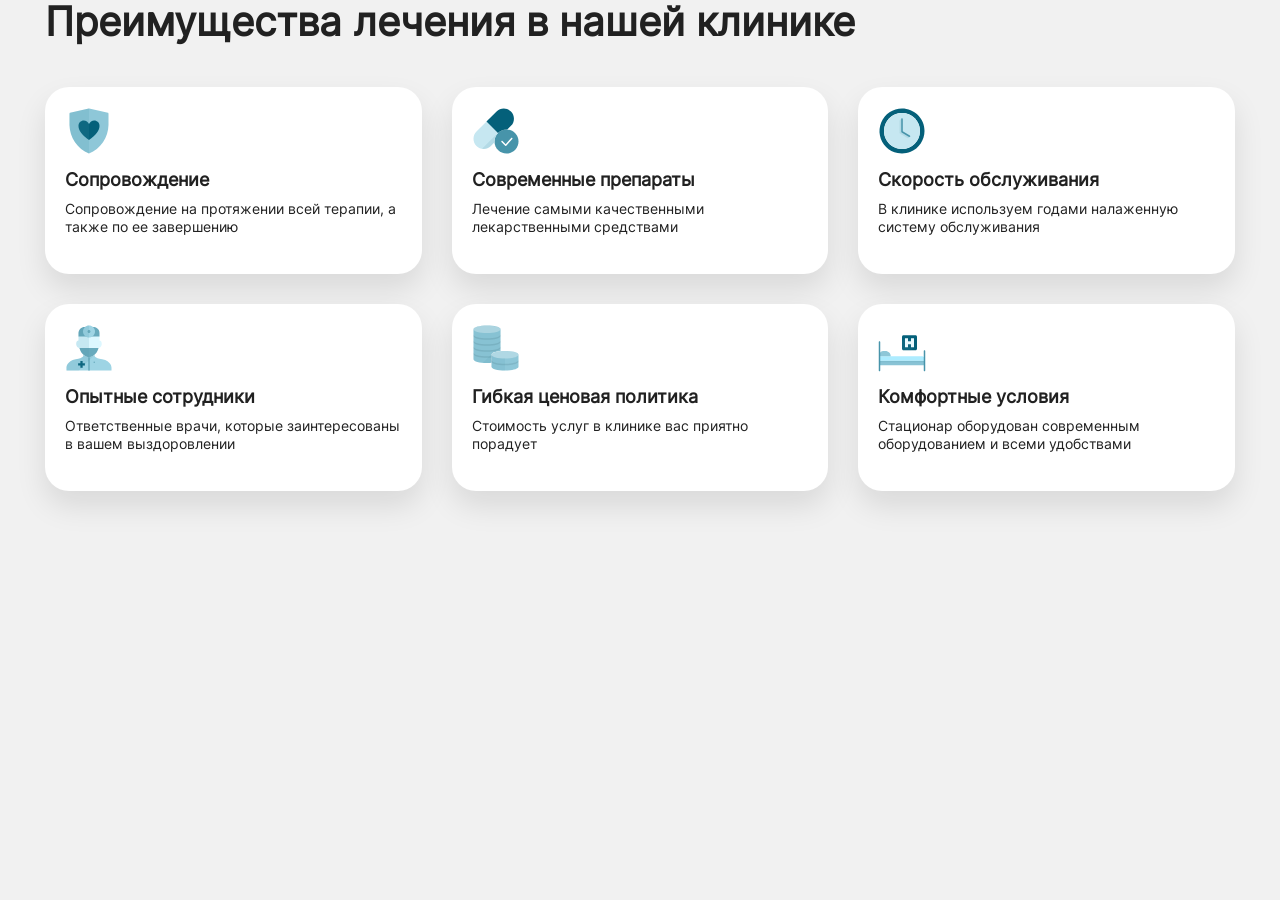
==== index.html @ 2e4327f9 "first commit" ====
<!DOCTYPE html>
<html lang="en">
<head>
    <meta charset="UTF-8">
    <meta name="viewport" content="width=device-width, initial-scale=1.0">
    <link rel="stylesheet" href="./style.css">
    <title>Document</title>
</head>
<body>
    <section class="advantages-section">
        <div class="container">
            <div class="advantages__holder">
                <h2 class="title">Преимущества лечения в нашей клинике</h2>
                <div class="advantages__holder-content">
                    <div class="advantages__holder-content-item">
                        <img src="./advantages-heart.svg" alt="Сопровождение">
                        <div>
                            <span>Сопровождение</span>
                            <p>Сопровождение на протяжении всей терапии, а также по ее завершению</p>
                        </div>
                    </div>
                    <div class="advantages__holder-content-item">
                        <img src="./advantages-medicine.svg" alt="Современные препараты">
                        <div>
                            <span>Современные препараты</span>
                            <p>Лечение самыми качественными лекарственными средствами</p>
                        </div>
                    </div>
                    <div class="advantages__holder-content-item">
                        <img src="./advantages-clock.svg" alt="Скорость обслуживания">
                        <div>
                            <span>Скорость обслуживания</span>
                            <p>В клинике используем годами налаженную систему обслуживания</p>
                        </div>
                    </div>
                    <div class="advantages__holder-content-item">
                        <img src="./advantages-staff.svg" alt="Опытные сотрудники">
                        <div>
                            <span>Опытные сотрудники</span>
                            <p>Ответственные врачи, которые заинтересованы в вашем выздоровлении</p>
                        </div>
                    </div>
                    <div class="advantages__holder-content-item">
                        <img src="./advantages-coin.svg" alt="Гибкая ценовая политика">
                        <div>
                            <span>Гибкая ценовая политика</span>
                            <p>Стоимость услуг в клинике вас приятно порадует</p>
                        </div>
                    </div>
                    <div class="advantages__holder-content-item">
                        <img src="./advantages-bed.svg" alt="Комфортные условия">
                        <div>
                            <span>Комфортные условия</span>
                            <p>Стационар оборудован современным оборудованием и всеми удобствами</p>
                        </div>
                    </div>
                </div>
            </div>
        </div>
    </section>
</body>
</html>
---- style.css ----
/* reset */
*,
*::before,
*::after {
  box-sizing: border-box;
}

ul[class],
ol[class] {
  padding: 0;
}

body,
h1,
h2,
h3,
h4,
p,
ul[class],
ol[class],
li,
figure,
figcaption,
blockquote,
dl,
dd {
  margin: 0;
  margin-block-start: 0;
  margin-block-end: 0;
  margin-inline-start: 0px;
  margin-inline-end: 0px;
}
ul[class],
ol[class] {
  list-style: none;
}
ul{
    list-style: none;
    margin: 0;
    padding: 0;
}
a:not([class]) {
  text-decoration-skip-ink: auto;
}
img {
  max-width: 100%;
  display: block;
}
input,
button,
textarea,
select {
  font: inherit;
}
a{
    width: fit-content;
    text-decoration: none;
    cursor: pointer;
    color: inherit;
    display: block;
}
button{
    cursor: pointer;
    border: 1px solid transparent;
}

@font-face {
    font-family: Inter;
    src: url(./fonts/Inter-Regular.ttf);
    font-weight: 400;
}
body{
    font-family: Inter, Helvetica, sans-serif;
    background: #f1f1f1;
}
.container {
    max-width: 1238px;
    width: 100%;
    margin: 0 auto;
    padding: 0 24px;
}


.advantages-section{
    margin-bottom: 50px;
}
.advantages__holder-content{
    display: grid;
    grid-template-columns: repeat(3, 1fr);
    gap: 30px;

}
.title{
    font-size: 20px;
   
    margin-bottom: 43px;
    line-height: 110%;
    font-weight: 700;
    color: #212121;
    margin-bottom: 16px;
}
.advantages__holder-content-item{
    background: #fff;
    box-shadow: 0 15px 30px rgba(0,0,0,.1);
    height: auto;
    min-height: 187px;
    border-radius: 16px;
    padding: 10px;
}
.advantages__holder-content-item img{
    max-width: 48px;
    max-height: 48px;
    min-width: 48px;
    min-height: 48px;
    width: 100%;
    height: 100%;
    margin-bottom: 15px;
}
.advantages__holder-content-item div{
    display: flex;
    flex-direction: column;
    gap: 10px;
    color: #212121;
}
.advantages__holder-content-item div span{
    font-weight: 700;
    line-height: 110%;
    font-size: 12px;

}
.advantages__holder-content-item div p{
    line-height: 130%;
    font-size: 10px;
}

@media screen and (min-width: 768px){
    .advantages-section{
        margin-bottom: 60px;
    }
.title {
    font-size: 30px;
    margin-bottom: 30px;
}
.advantages__holder-content-item  {
    padding: 20px;
    border-radius: 24px;
    
}
.advantages__holder-content-item div span {
    font-size: 18px;
}
.advantages__holder-content-item div p{
    font-size: 14px;
}
}

@media screen and (min-width: 1024px){
    .advantages-section{
        margin-bottom: 70px;
    }
    .title {
        font-size: 40px;
        margin-bottom: 43px;
    }
  
}
@media screen and (min-width: 1440px){
    .advantages-section{
        margin-bottom: 108px;
    }
  
}
@media screen and (max-width:768px) {
    .advantages__holder-content{
        grid-template-columns: repeat(2, 1fr);
        gap: 20px;
    
    }
    .advantages__holder-content-item  {
        padding: 20px;
        border-radius: 24px;
        height: 100%;
    }
}
@media screen and (max-width:368px) {
    .advantages__holder-content{       
        grid-template-columns:  1fr;
    
    }
}
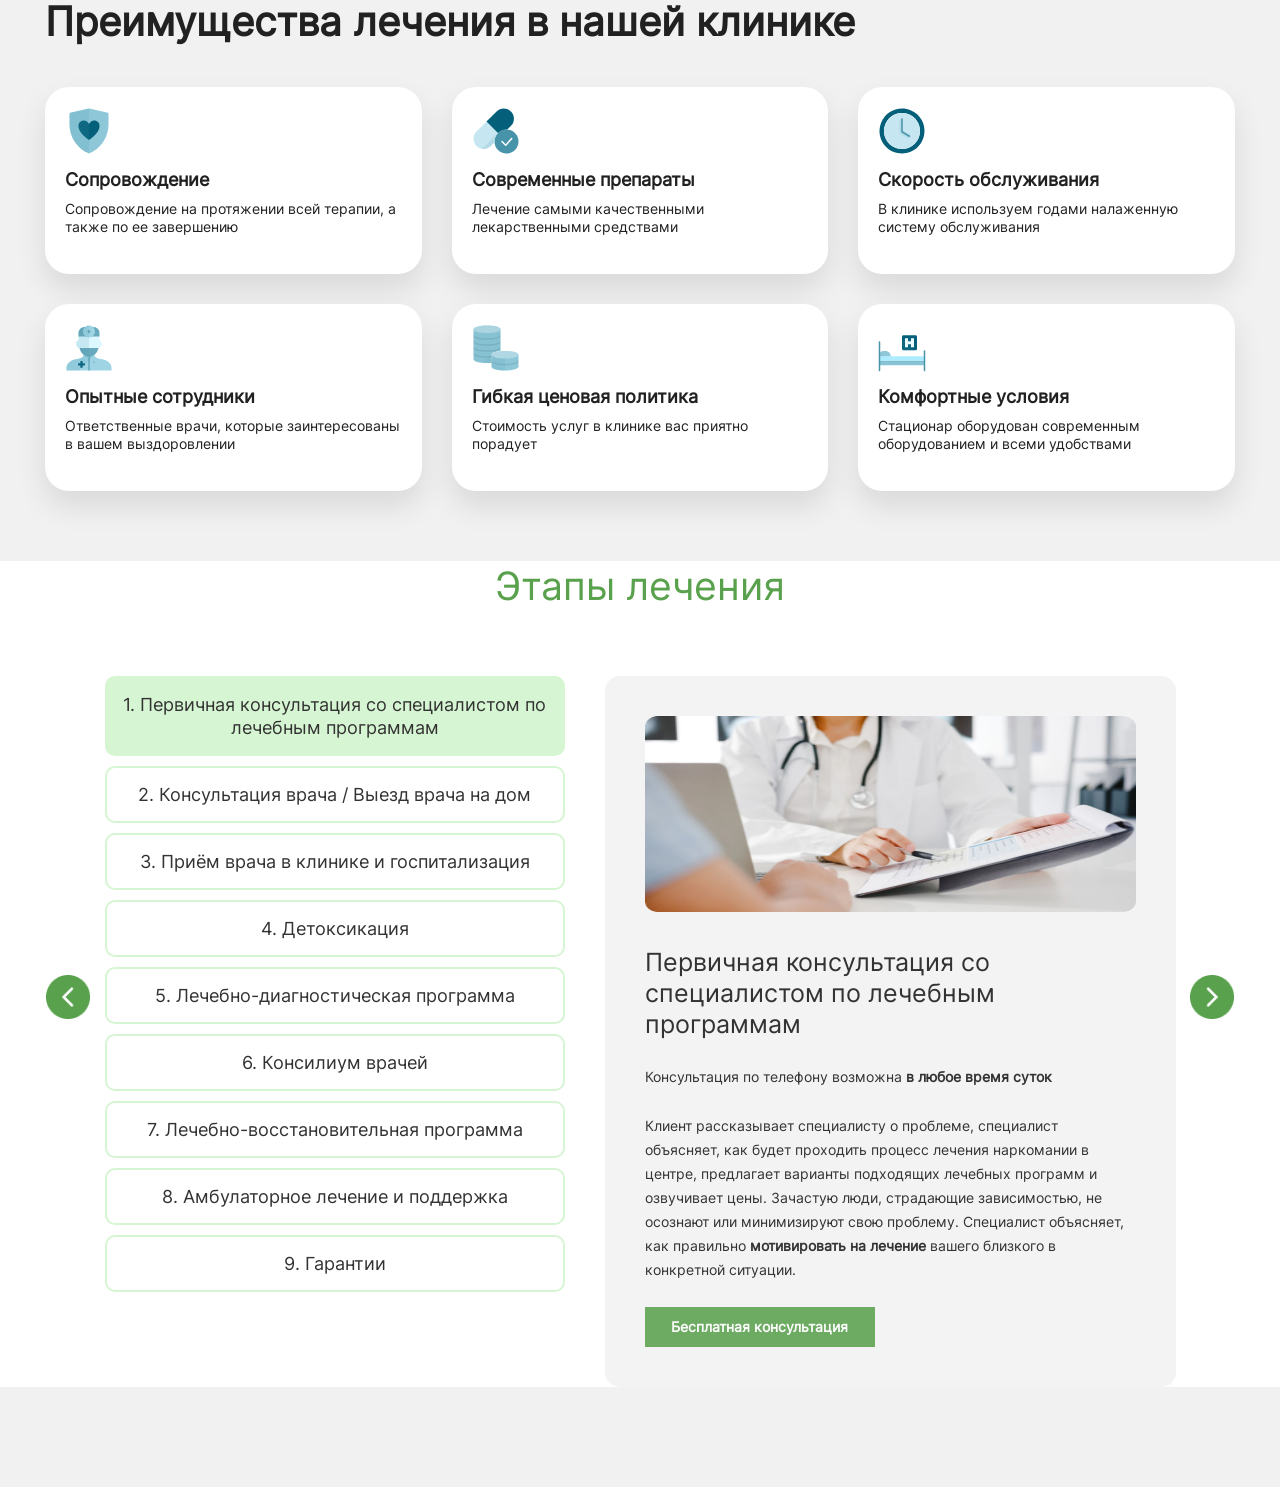
==== commit 11ec6266: "add tabs" ====
--- a/index.html
+++ b/index.html
@@ -4,6 +4,7 @@
     <meta charset="UTF-8">
     <meta name="viewport" content="width=device-width, initial-scale=1.0">
     <link rel="stylesheet" href="./style.css">
+    <script defer src="./script.js"></script>
     <title>Document</title>
 </head>
 <body>
@@ -13,42 +14,42 @@
                 <h2 class="title">Преимущества лечения в нашей клинике</h2>
                 <div class="advantages__holder-content">
                     <div class="advantages__holder-content-item">
-                        <img src="./advantages-heart.svg" alt="Сопровождение">
+                        <img src="./images/advantages-heart.svg" alt="Сопровождение">
                         <div>
                             <span>Сопровождение</span>
                             <p>Сопровождение на протяжении всей терапии, а также по ее завершению</p>
                         </div>
                     </div>
                     <div class="advantages__holder-content-item">
-                        <img src="./advantages-medicine.svg" alt="Современные препараты">
+                        <img src="./images/advantages-medicine.svg" alt="Современные препараты">
                         <div>
                             <span>Современные препараты</span>
                             <p>Лечение самыми качественными лекарственными средствами</p>
                         </div>
                     </div>
                     <div class="advantages__holder-content-item">
-                        <img src="./advantages-clock.svg" alt="Скорость обслуживания">
+                        <img src="./images/advantages-clock.svg" alt="Скорость обслуживания">
                         <div>
                             <span>Скорость обслуживания</span>
                             <p>В клинике используем годами налаженную систему обслуживания</p>
                         </div>
                     </div>
                     <div class="advantages__holder-content-item">
-                        <img src="./advantages-staff.svg" alt="Опытные сотрудники">
+                        <img src="./images/advantages-staff.svg" alt="Опытные сотрудники">
                         <div>
                             <span>Опытные сотрудники</span>
                             <p>Ответственные врачи, которые заинтересованы в вашем выздоровлении</p>
                         </div>
                     </div>
                     <div class="advantages__holder-content-item">
-                        <img src="./advantages-coin.svg" alt="Гибкая ценовая политика">
+                        <img src="./images/advantages-coin.svg" alt="Гибкая ценовая политика">
                         <div>
                             <span>Гибкая ценовая политика</span>
                             <p>Стоимость услуг в клинике вас приятно порадует</p>
                         </div>
                     </div>
                     <div class="advantages__holder-content-item">
-                        <img src="./advantages-bed.svg" alt="Комфортные условия">
+                        <img src="./images/advantages-bed.svg" alt="Комфортные условия">
                         <div>
                             <span>Комфортные условия</span>
                             <p>Стационар оборудован современным оборудованием и всеми удобствами</p>
@@ -58,5 +59,95 @@
             </div>
         </div>
     </section>
+    <section class="stage">
+        <div class="container">
+            <div class="stage__container">
+                <h2>Этапы лечения</h2>
+                <div class="stage__container-wrap">
+
+                    <ul class="stage__container-wrap-list">
+                        <li class="stage__container-wrap-list-item " data-name="stage-first">1. Первичная консультация со специалистом по лечебным программам</li>
+                        <li class="stage__container-wrap-list-item" data-name="stage-consultation">2. Консультация врача / Выезд врача на дом</li>
+                        <li class="stage__container-wrap-list-item" data-name="stage-reception">3. Приём врача в клинике и госпитализация</li>
+                        <li class="stage__container-wrap-list-item" data-name="stage-detoxification">4. Детоксикация</li>
+                        <li class="stage__container-wrap-list-item" data-name="stage-diagnostic">5. Лечебно-диагностическая программа</li>
+                        <li class="stage__container-wrap-list-item" data-name="stage-consilium">6. Консилиум врачей</li>
+                        <li class="stage__container-wrap-list-item" data-name="stage-restorative">7. Лечебно-восстановительная программа</li>
+                        <li class="stage__container-wrap-list-item" data-name="stage-treatment">8. Амбулаторное лечение и поддержка</li>
+                        <li class="stage__container-wrap-list-item" data-name="stage-guarantees">9. Гарантии</li>
+                    </ul>
+                    <div class="stage__container-wrap-content " id="stage-first">
+                        <img src="./images/tab-img1.jpg" alt="">
+                        <h3>Первичная консультация со специалистом по лечебным программам</h3>
+                        <p>Консультация по телефону возможна <strong> в любое время суток</strong></p>
+                        <p>Клиент рассказывает специалисту о проблеме, специалист объясняет, как будет проходить процесс лечения наркомании в центре, предлагает варианты подходящих лечебных программ и озвучивает цены. Зачастую люди, страдающие зависимостью, не осознают или минимизируют свою проблему. Специалист объясняет, как правильно <strong> мотивировать на лечение</strong> вашего близкого в конкретной ситуации.</p>
+                        <a href="#" class="btn">Бесплатная консультация</a>
+                    </div>
+                    <div class="stage__container-wrap-content" id="stage-consultation">
+                        <img src="./images/tab-img2.jpg" alt="">
+                        <h3>Консультация врача / Выезд врача на дом</h3>
+                        <p>Первичная консультация врача в наркологической клинике или на дому</strong></p>
+                        <p>Врач собирает предварительный анамнез, оценивает эмоциональное и физическое состояние больного, рассказывает о методах лечения зависимости. В случае если зависимый человек не признаёт свою проблему и отказывается ехать в клинику, нарколог может выехать домой к пациенту и провести терапию убеждения. В 90% случаев нашим врачам, имеющим огромный опыт работы с зависимыми, удаётся это сделать. Возможен вызов машины для трансфера из аэропорта/дома/вокзала Москвы. Также можно приехать в наркологию самостоятельно (имеется парковка).</p>
+                        <a href="#" class="btn">Бесплатная консультация</a>
+                    </div>
+                    <div class="stage__container-wrap-content" id="stage-reception">
+                        <img src="./images/tab-img3.jpg" alt="">
+                        <h3>Приём врача в клинике и госпитализация</h3>
+                        <p>Приём врача и последующая госпитализация осуществляются в частной наркологической «Клинике Маршака». Мы гарантируем полную анонимность, руководствуясь утвержденным Приказом Минздрава РФ от 23 августа 1999г. № 327 «Об анонимном лечении в наркологических учреждениях (подразделениях)»</strong></p>
+                        <p>В ходе приёма проводятся лабораторно-инструментальные исследования, далее врач собирает предварительный анамнез, оценивает эмоциональное и физическое состояние больного, подбирает и назначает курс лечения наркозависимости в нашем центре, медикаменты и процедуры.</p>
+                        <a href="#" class="btn">Бесплатная консультация</a>
+                    </div>
+                    <div class="stage__container-wrap-content" id="stage-detoxification">
+                        <img src="./images/tab-img4.jpg" alt="">
+                        <h3>Детоксикация</h3>
+                        <p>При необходимости в первые дни после поступления в наркологию пациент проходит процесс детоксикации для снятия острого алкогольного или наркотического опьянения и вывода вредных веществ из организма. Процедура проходит под круглосуточным наблюдением врача-нарколога и медсестры. </p>
+                        <p>Для детоксикации в нашем центре лечения наркомании используются самые современные лекарственные препараты. Возможно проведение УБОД (ультрабыстрая опийная детоксикация)</p>
+                        <a href="#" class="btn">Бесплатная консультация</a>
+                    </div>
+                    <div class="stage__container-wrap-content" id="stage-diagnostic">
+                        <img src="./images/tab-img5.jpg" alt="">
+                        <h3>Лечебно-диагностическая программа</h3>
+                        <p>Длительность: 7 дней</p>
+                        <p>Цель: восстановление всех жизненно важных функций, купирование патологического влечения «тяги», формирование мотивации на выздоровление и разработка индивидуального максимально эффективного курса лечения и реабилитации</p>
+                        <a href="#" class="btn">Бесплатная консультация</a>
+                    </div>
+                    <div class="stage__container-wrap-content" id="stage-consilium">
+                        <img src="./images/tab-img6.jpg" alt="">
+                        <h3>Консилиум врачей</h3>
+                        <p>Консилиум проводят врачи: психиатр-нарколог, психиатр, психолог, генетик, невролог, кардиолог</p>
+                        <p>Цель: разработка индивидуальной программы лечения на основе генетического анализа (ДНК диагностики), клинических анализов, психологической диагностики. Выдается заключение для пациента, в котором описаны результаты генетического анализа, диагностики осложнений зависимости и психологических тестов, генетические исследования, рекомендации по диете и Кинезиогенной терапии</p>
+                        <a href="#" class="btn">Бесплатная консультация</a>
+                    </div>
+                    <div class="stage__container-wrap-content" id="stage-restorative">
+                        <img src="./images/tab-img7.jpg" alt="">
+                        <h3>Лечебно-восстановительная программа</h3>
+                        <p>Длительность: от 14 дней. Может проходить полностью в стационаре наркологии или же быть дневной/ночной/амбулаторной</p>
+                        <p>Применяется индивидуальная программа лечения наркозависимого. Фармокогенетика (препараты, подобранные по результатам ген. анализа), аппаратные методики – Alfa Oxy Spa, ВЛОК, УФОК, БОС-терапия, психотерапевтические методики, физиотерапия, КГТ, тематические лекции, семейные сессии с родственниками, лечение созависимости, индивидуальная диета для нормализации нейромедиаторного баланса</p>
+                        <a href="#" class="btn">Бесплатная консультация</a>
+                    </div>
+                    <div class="stage__container-wrap-content" id="stage-treatment">
+                        <img src="./images/tab-img8.jpg" alt="">
+                        <h3>Амбулаторное лечение и поддержка</h3>
+                        <p>После прохождения курса лечения рекомендована амбулаторная программа</p>
+                        <p>Амбулаторная программа необходима для того, чтобы пациенту было максимально комфортно вернуться к повседневности. Ведь вернувшись в привычную обстановку, у человека может снова возникнуть желание употреблять. В этом случае могут помочь сессии с психологом по согласованному графику, мини-группы АА и АН в центре лечения наркологической зависимости.</p>
+                        <a href="#" class="btn">Бесплатная консультация</a>
+                    </div>
+                    <div class="stage__container-wrap-content" id="stage-guarantees">
+                        <img src="./images/tab-img8.jpg" alt="">
+                        <h3>Амбулаторное лечение и поддержка</h3>
+                        <p>После прохождения курса лечения рекомендована амбулаторная программа</p>
+                        <p>Амбулаторная программа необходима для того, чтобы пациенту было максимально комфортно вернуться к повседневности. Ведь вернувшись в привычную обстановку, у человека может снова возникнуть желание употреблять. В этом случае могут помочь сессии с психологом по согласованному графику, мини-группы АА и АН в центре лечения наркологической зависимости.</p>
+                        <a href="#" class="btn">Бесплатная консультация</a>
+                    </div>
+
+                </div>
+                <div class="stage__container-buttons">
+                    <button class="stage-btn left" onclick="slideArrowsClick('left')"> </button>
+                    <button class="stage-btn right " onclick="slideArrowsClick('right')"></button>
+                </div>
+            </div>
+        </div>
+    </section>
+
 </body>
 </html>
--- a/style.css
+++ b/style.css
@@ -125,14 +125,144 @@
 .advantages__holder-content-item div span{
     font-weight: 700;
     line-height: 110%;
-    font-size: 12px;
-
+    
+    font-size: 18px;
 }
 .advantages__holder-content-item div p{
     line-height: 130%;
-    font-size: 10px;
-}
-
+    font-size: 14px;
+}
+.stage{
+    background-color: #fff;
+}
+.stage__container{
+    display: flex;
+    align-items: center;
+    justify-content: center;
+    flex-direction: column;
+    margin-bottom: 100px;
+    position: relative;
+}
+
+.stage__container h2{
+    font-weight: 400;
+    font-size: 39px;
+    line-height: 50px;
+    text-align: center;
+    color: #5AA14D;
+    margin-bottom: 65px;
+
+}
+
+.stage__container-wrap{
+    display: flex;
+    align-items: stretch;
+    max-width: 90%;
+    gap: 40px;
+}
+.stage__container-wrap-list{
+    display: flex;
+    flex-direction: column;
+    gap: 10px;
+    max-width: 460px;
+    width: 100%;
+}
+.stage__container-wrap-list-item{
+    display: flex;
+    align-items: center;
+    justify-content: center;
+    border: 2px solid #D6F5D2;
+    border-radius: 10px;
+    max-width: 100%;
+    width: 100%;
+    font-weight: 450;
+    font-size: 18px;
+    line-height: 23px;
+    text-align: center;
+    color: #333333;
+    padding: 15px;
+    cursor: pointer;
+}
+.stage__container-wrap-list-item.active{
+    background: #D6F5D2;
+    border-color: #D6F5D2;
+}
+.stage__container-wrap-content{
+    display: none;
+    flex-direction: column;
+    max-width: 732px;
+    width: 100%;
+    background: #F3F3F3;
+    border-radius: 15px;
+    padding: 40px;
+    font-weight: 400;
+    font-size: 14px;
+    line-height: 24px;
+    color: #333333;
+    gap: 25px;
+}
+
+.stage__container-wrap-content img{
+    border-radius: 10px;
+    min-height: 196px;
+    max-height: 196px;
+    height: 100%;
+    max-width: 100%;
+    margin-bottom: 10px;
+}
+.stage__container-wrap-content h3{
+    font-weight: 450;
+    font-size: 25px;
+    line-height: 31px;
+}
+.stage__container-wrap-content p{
+    font-weight: 400;
+    font-size: 14px;
+    line-height: 24px;
+}
+
+.stage__container-wrap-content .btn{
+    max-width: 230px;
+    width: 100%;
+    padding: 8px 20px 8px;
+    background-color: #509B43;
+    opacity: 0.82;
+    text-align: center;
+    display: block;
+   transition: .3s ease;
+   color: #fff;
+    font-weight: 700;
+    font-size: 14px;
+    margin-top: auto;
+}
+.stage__container-wrap-content .btn:hover{
+   opacity: 1;
+}
+
+.stage__container-buttons{
+    width: 100%;
+    position: absolute;
+    top: 50%;
+    
+}
+.stage-btn{
+    position: absolute;
+    top: 0;
+    left: 0;
+    width: 46px;
+    height: 46px;
+    cursor: pointer;
+
+}
+
+.stage-btn.left{
+    background: url(./images/step-left.png) center center / cover no-repeat;
+}
+.stage-btn.right{
+    background: url(./images/step-right.png) center center / cover no-repeat;
+    left: inherit;
+    right: 0;
+}
 @media screen and (min-width: 768px){
     .advantages-section{
         margin-bottom: 60px;
@@ -146,12 +276,6 @@
     border-radius: 24px;
     
 }
-.advantages__holder-content-item div span {
-    font-size: 18px;
-}
-.advantages__holder-content-item div p{
-    font-size: 14px;
-}
 }
 
 @media screen and (min-width: 1024px){
@@ -169,6 +293,24 @@
         margin-bottom: 108px;
     }
   
+}
+@media screen and (max-width:1023px) {
+    .stage__container-wrap {
+        flex-direction: column;
+        max-width: 100%;
+        width: 90%;
+        align-items: center;
+    }
+    .stage__container-wrap-list {
+        overflow: hidden;
+        overflow-x: scroll ;
+        flex-direction: row;
+        max-width: 100%;
+
+    }
+    .stage__container-wrap-list-item {
+       min-width: fit-content;
+    }
 }
 @media screen and (max-width:768px) {
     .advantages__holder-content{
@@ -181,10 +323,21 @@
         border-radius: 24px;
         height: 100%;
     }
-}
-@media screen and (max-width:368px) {
+
+}
+@media screen and (max-width:440px) {
     .advantages__holder-content{       
         grid-template-columns:  1fr;
     
     }
-}
+    
+}
+@media screen and (max-width:368px) {
+    .advantages__holder-content-item div span {
+        font-size: 16px;
+    }
+    .advantages__holder-content-item div p{
+        font-size: 12px;
+    }
+    
+}
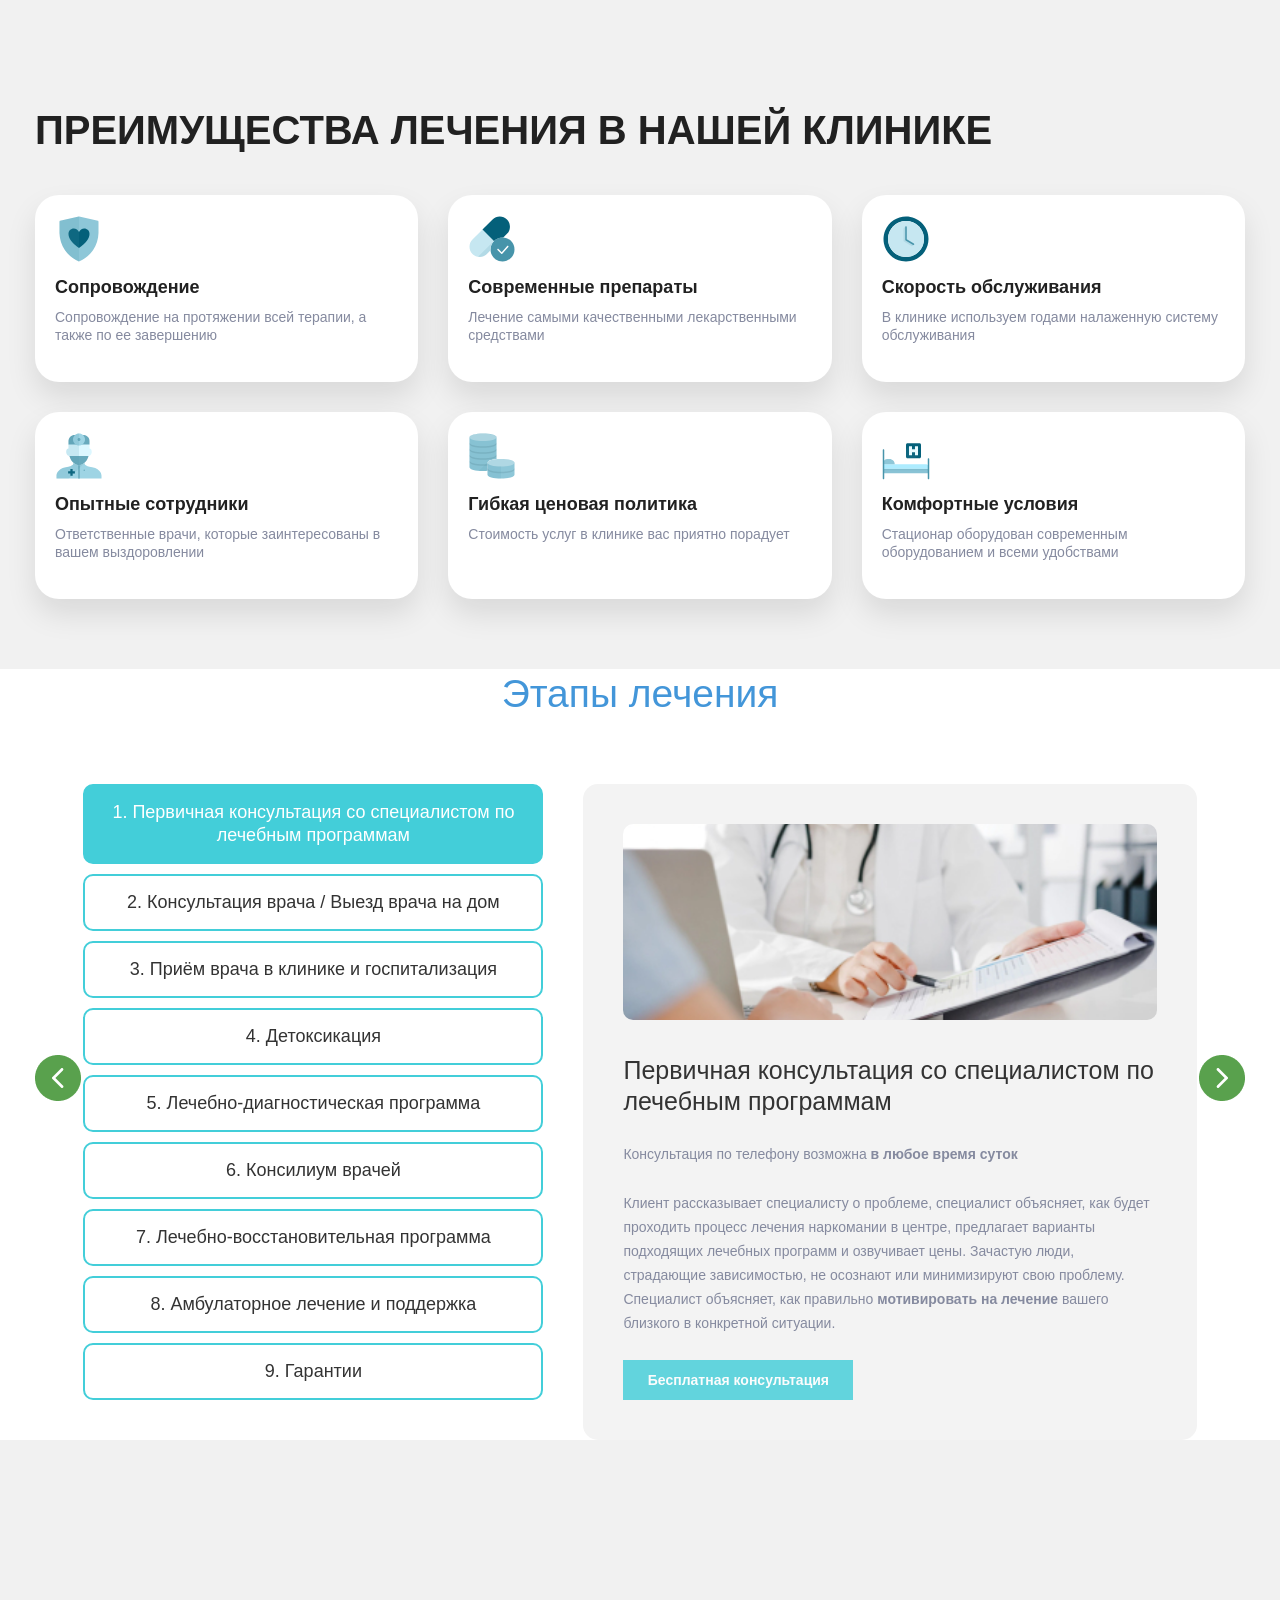
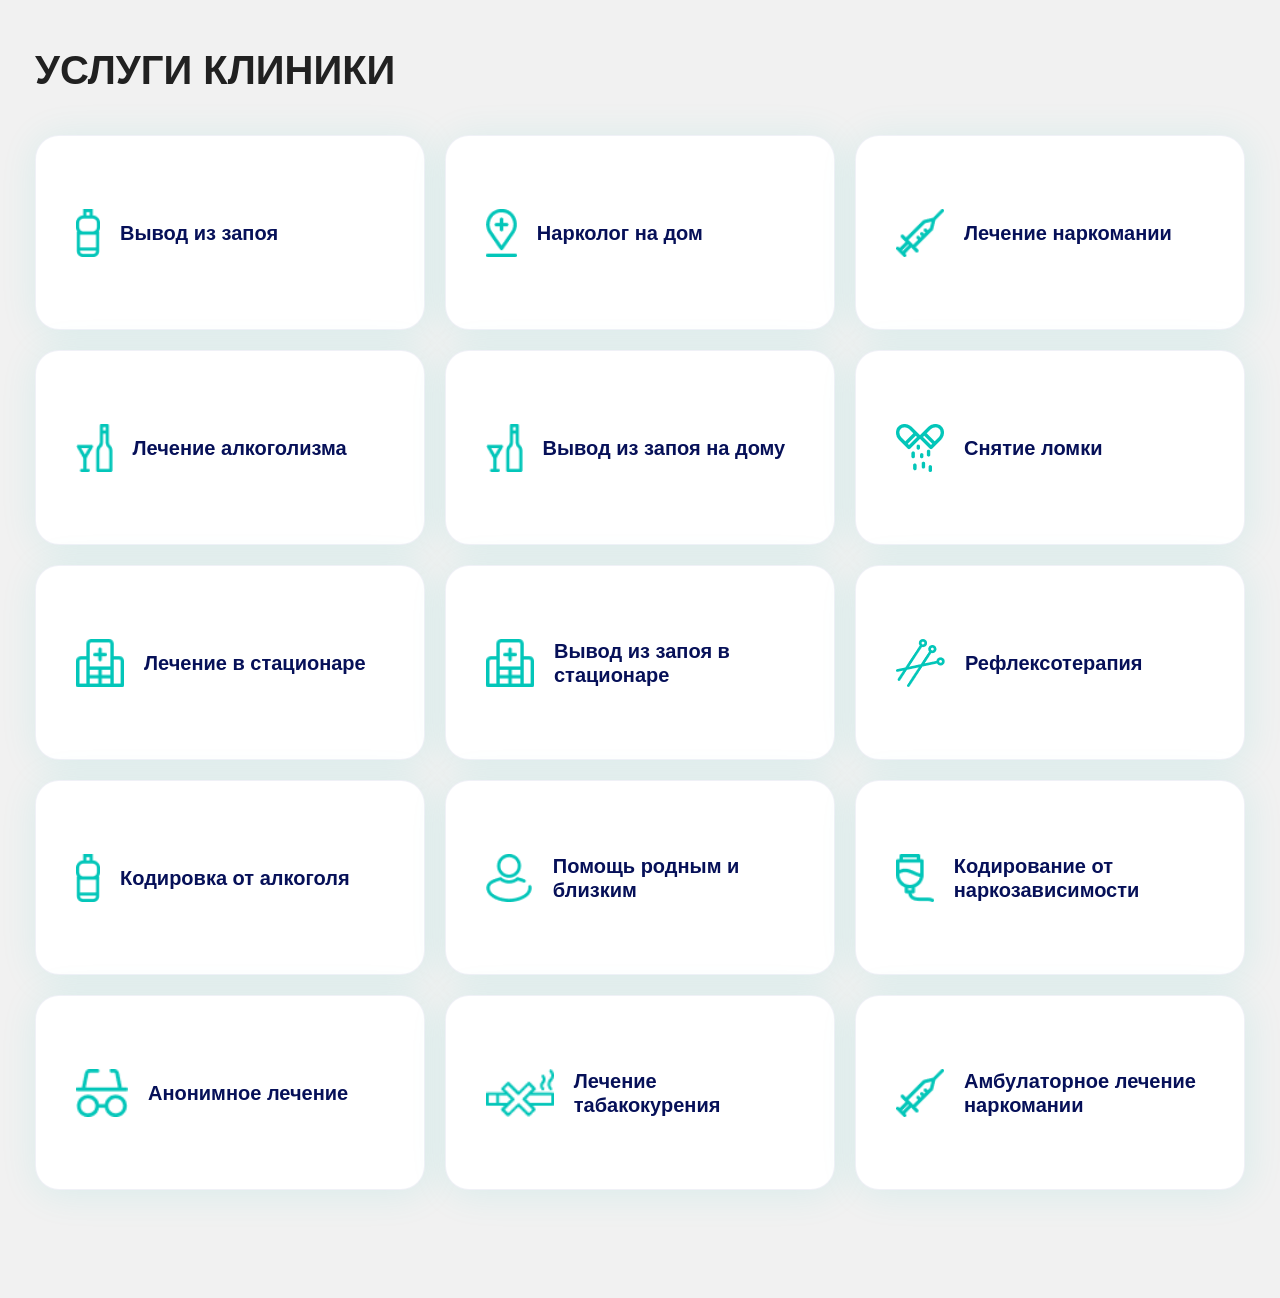
==== commit b2403317: "add services section" ====
--- a/index.html
+++ b/index.html
@@ -66,7 +66,7 @@
                 <div class="stage__container-wrap">
 
                     <ul class="stage__container-wrap-list">
-                        <li class="stage__container-wrap-list-item " data-name="stage-first">1. Первичная консультация со специалистом по лечебным программам</li>
+                        <li class="stage__container-wrap-list-item active" data-name="stage-first">1. Первичная консультация со специалистом по лечебным программам</li>
                         <li class="stage__container-wrap-list-item" data-name="stage-consultation">2. Консультация врача / Выезд врача на дом</li>
                         <li class="stage__container-wrap-list-item" data-name="stage-reception">3. Приём врача в клинике и госпитализация</li>
                         <li class="stage__container-wrap-list-item" data-name="stage-detoxification">4. Детоксикация</li>
@@ -148,6 +148,79 @@
             </div>
         </div>
     </section>
-
+    <section class="services">
+        <div class="container">
+            <div class="services__container">
+                <h2 class="title">УСЛУГИ КЛИНИКИ</h2>
+                <div class="services__container-wrap">
+                    <a href="#" class="services__container-wrap-item">
+                        <img src="./images/serv1.png" alt="services">
+                        <h3>Вывод из запоя</h3>
+                    </a>
+                    <a href="#" class="services__container-wrap-item">
+                        <img src="./images/serv2.png" alt="services">
+                        <h3>Нарколог на дом</h3>
+                    </a>
+                    <a href="#" class="services__container-wrap-item">
+                        <img src="./images/serv3.png" alt="services">
+                        <h3>Лечение наркомании</h3>
+                    </a>
+                    <a href="#" class="services__container-wrap-item">
+                        <img src="./images/serv4.png" alt="services">
+                        <h3>Лечение алкоголизма</h3>
+                    </a>
+                    
+                    <a href="#" class="services__container-wrap-item">
+                        <img src="./images/serv4.png" alt="services">
+                        <h3>Вывод из запоя на дому</h3>
+                    </a>
+                    <a href="#" class="services__container-wrap-item">
+                        <img src="./images/serv5.png" alt="services">
+                        <h3>Снятие ломки</h3>
+                    </a>
+                    <a href="#" class="services__container-wrap-item">
+                        <img src="./images/serv6.png" alt="services">
+                        <h3>Лечение в стационаре</h3>
+                    </a>
+                    <a href="#" class="services__container-wrap-item">
+                        <img src="./images/serv6.png" alt="services">
+                        <h3>Вывод из запоя в стационаре</h3>
+                    </a>
+                    
+                    <a href="#" class="services__container-wrap-item">
+                        <img src="./images/serv8.png" alt="services">
+                        <h3>Рефлексотерапия</h3>
+                    </a>
+                    <a href="#" class="services__container-wrap-item">
+                        <img src="./images/serv1.png" alt="services">
+                        <h3>Кодировка от алкоголя</h3>
+                    </a>
+                    <a href="#" class="services__container-wrap-item">
+                        <img src="./images/serv9.png" alt="services">
+                        <h3>Помощь родным  и близким</h3>
+                    </a>
+                    <a href="#" class="services__container-wrap-item">
+                        <img src="./images/serv10.png" alt="services">
+                        <h3>Кодирование от наркозависимости</h3>
+                    </a>
+                    
+                    <a href="#" class="services__container-wrap-item">
+                        <img src="./images/serv11.png" alt="services">
+                        <h3>Анонимное лечение</h3>
+                    </a>
+                    <a href="#" class="services__container-wrap-item">
+                        <img src="./images/serv12.png" alt="services">
+                        <h3>Лечение табакокурения</h3>
+                    </a>
+                    
+                    <a href="#" class="services__container-wrap-item">
+                        <img src="./images/serv3.png" alt="services">
+                        <h3>Амбулаторное лечение наркомании</h3>
+                    </a>
+                   
+                </div>
+            </div>
+        </div>
+    </section>
 </body>
 </html>
--- a/style.css
+++ b/style.css
@@ -73,16 +73,1885 @@
     font-family: Inter, Helvetica, sans-serif;
     background: #f1f1f1;
 }
+html, body {
+    overflow: auto;
+    overflow-x: hidden;
+}
+
+.container, .container-lg, .container-md, .container-sm, .container-xl {
+    max-width: 1240px!important;
+}
 .container {
-    max-width: 1238px;
-    width: 100%;
     margin: 0 auto;
-    padding: 0 24px;
-}
+    padding: 0 15px;
+}
+.mobile-version-header {
+    display: none;
+}
+.desktop-version-header {
+    display: block;
+}
+.display {
+    display: block;
+}
+.on-display {
+    display: none;
+}
+.logo {
+    width: 100%;
+}
+.text-logo {
+    font-family: Helvetica;
+    font-style: normal;
+    font-weight: bold;
+    font-size: 12px;
+    line-height: 18px;
+    color: #566ED0;
+}
+.b-566ED0 {
+    background: #566ED0;
+    color: #fff;
+}
+.b-28335A {
+    background: #28335A;
+    color: #fff;
+}
+.b-485CA3 {
+    background: #485CA3;
+    color: #fff;
+}
+.b-566ED0-1 {
+        background: #566ED0;
+    color: #fff;
+    border-radius: 4px;
+}
+.b-E5E5E5 {
+    background: #FAFAFA;
+}
+.b-F0F3F4 {
+    background: #F0F3F4;
+}
+.b-FAFAFA {
+    background: #FAFAFA;
+}
+.text-in-bot-head a {
+    color: #fff;
+}
+.dropdown-item a {
+    color: #4C4E59;
+}
+a {
+    text-decoration: none;
+}
+a:hover {
+    text-decoration: none;
+}
+.phone {
+    font-family: Helvetica;
+    font-style: normal;
+    font-weight: bold;
+    font-size: 18px;
+    line-height: 23px;
+    color: #566ED0;
+}
+.phone a {
+    color: #566ED0;
+}
+li {
+    list-style-type: none;
+}
+.header-img {
+    background: url(http://localhost/12steps/wp-content/uploads/2020/03/1l2a5955-1.png);
+    height: 619px;
+    background-size: cover;
+}
+.header-img-2 {
+    background: url(http://localhost/12steps/wp-content/uploads/2020/03/l2.png);
+    height: 619px;
+    background-size: cover;
+}
+.header-img-3 {
+    background: url(http://localhost/12steps/wp-content/uploads/2020/03/l3.png);
+    height: 619px;
+    background-size: cover;
+}
+.header-img-4 {
+    background: url(http://localhost/12steps/wp-content/uploads/2020/03/1858.png);
+    height: 619px;
+    background-size: cover;
+}
+.header-img-5 {
+    background: url(http://localhost/12steps/wp-content/uploads/2020/04/14.png);
+    height: 619px;
+    background-size: cover;
+}
+.text-in-head {
+    min-height: 300px;
+    font-family: Helvetica;
+    font-style: normal;
+    font-weight: normal;
+    font-size: 36px;
+    color: #696D7C;
+    line-height: 52px;
+    text-transform: uppercase;
+}
+.button-1 {
+width: 190px;
+height: 45px;
+border: 2px solid #FBAC35;
+box-sizing: border-box;
+font-family: Helvetica;
+font-style: normal;
+font-weight: normal;
+font-size: 18px;
+line-height: 18px;
+color: #4C4E59;
+border-radius: 0px;
+}
+.button-3 {
+    width: 295px;
+height: 45px;
+border: 2px solid #fff;
+box-sizing: border-box;
+font-family: Helvetica;
+font-style: normal;
+font-weight: normal;
+font-size: 18px;
+line-height: 18px;
+color: #fff;
+border-radius: 0px;
+}
+.button-4 {
+width: 362px;
+height: 45px;
+border: 2px solid #fff;
+box-sizing: border-box;
+font-family: Helvetica;
+font-style: normal;
+font-weight: normal;
+font-size: 18px;
+line-height: 18px;
+color: #fff;
+background: #FBAC35;
+border-radius: 5px;
+margin-top: 25px;
+margin-bottom: 25px;
+}
+.button-4:hover {
+color: #FFFFFF;
+}
+.button-3:hover {
+background: #FBAC35;
+color: #FFFFFF;
+}
+.button-1:hover {
+background: #FBAC35;
+color: #FFFFFF;
+}
+.button-2 {
+width: 190px;
+height: 45px;
+background: #FBAC35;
+font-family: Helvetica;
+font-style: normal;
+font-weight: normal;
+font-size: 18px;
+line-height: 18px;
+color: #FFFFFF;
+border-radius: 0px;
+}
+.button-2:hover {
+background: #ffffff00;
+color: #4C4E59;
+border: 2px solid #FBAC35;
+}
+.navbar-light .navbar-nav .active>.nav-link {
+    color: #fff;
+    font-family: Helvetica;
+font-style: normal;
+font-weight: normal;
+font-size: 18px;
+line-height: 21px;
+}
+.navbar-light .navbar-nav .nav-link {
+    color: #fff;  
+    font-family: Helvetica;
+font-style: normal;
+font-weight: normal;
+font-size: 18px;
+line-height: 21px;
+}
+.nav-link {
+    color: #fff;
+    font-family: Helvetica;
+font-style: normal;
+font-weight: normal;
+font-size: 18px;
+line-height: 21px;  
+}
+.nav-link:hover {
+    color: rgba(0,0,0,.7);
+}
+.dropdown-menu {
+    border-radius: 0px; 
+}
+.dropdown-item.active, .dropdown-item:active {
+    color: #fff;
+    text-decoration: none;
+    background-color: #566ED0;
+}
+hr {
+    width: 50px;
+border: 2px solid #FFFFFF;
+}
+.text-in-bot-head {
+    min-height: 225px;
+    font-family: Helvetica;
+font-style: normal;
+font-weight: normal;
+font-size: 20px;
+line-height: 30px;
+text-align: center;
+color: #FFFFFF;
+}
+.middle {
+    top: 30%;
+}
+.header-up {
+    position: relative;
+    top: -145px;
+}
+.title {
+    font-family: Helvetica;
+font-style: normal;
+font-weight: normal;
+font-size: 24px;
+line-height: 36px;
+text-transform: uppercase;
+color: #696D7C;
+}
+.text {
+font-family: Helvetica;
+font-style: normal;
+font-weight: normal;
+font-size: 18px;
+line-height: 27px;
+color: #858A9F;
+}
+.text a{
+font-family: Helvetica;
+font-style: normal;
+font-weight: normal;
+font-size: 18px;
+line-height: 27px;
+color: #858A9F;
+}
+.img {
+    width: 100%;
+}
+.archive-mob {
+height: 45px;
+}
+.new-section {
+    margin-bottom: 25px;
+    margin-top: 25px;
+    padding-top: 30px;
+    padding-bottom: 30px;
+}
+.new-section-foo {
+    margin-bottom: 25px;
+    margin-top: 25px;
+    padding-top: 30px;
+    padding-bottom: 0px;
+}
+.mumber-v2 {
+    font-family: Helvetica;
+  font-style: normal;
+font-weight: normal;
+font-size: 18px;
+line-height: 27px;
+text-transform: uppercase;
+color: #5FD5CD;
+text-align: left;
+float: left;
+}
+.mumber {
+    font-family: Helvetica;
+  font-style: normal;
+font-weight: normal;
+font-size: 24px;
+line-height: 36px;
+text-transform: uppercase;
+color: #5FD5CD;
+text-align: left;
+float: left;
+}
+.title-w {
+       font-family: Helvetica;
+font-style: normal;
+font-weight: normal;
+font-size: 24px;
+line-height: 36px;
+text-transform: uppercase;
+color: #fff;
+text-align: center;
+margin-top: 25px;
+margin-bottom: 25px;
+}
+.title-w-v1 {
+       font-family: Helvetica;
+font-style: normal;
+font-weight: normal;
+font-size: 24px;
+line-height: 36px;
+text-transform: uppercase;
+color: #fff;
+text-align: center;
+margin-top: 25px;
+margin-bottom: 25px;
+}
+.text-w {
+font-family: Helvetica;
+font-style: normal;
+font-weight: normal;
+font-size: 18px;
+line-height: 27px;
+color: #fff;
+}
+.text-w p {
+   color: #fff; 
+}
+.text-w-v1 {
+font-family: Helvetica;
+font-style: normal;
+font-weight: normal;
+font-size: 18px;
+line-height: 27px;
+color: #fff;
+}
+.background {
+background: url(http://localhost/12steps/wp-content/uploads/2020/03/image-24.png);
+    background-size: cover;
+}
+.background-v1 {
+background: url(http://localhost/12steps/wp-content/uploads/2020/03/ip9lxr7kk-1.png);
+    background-size: cover;
+}
+.background-v3 {
+background: url(http://localhost/12steps/wp-content/uploads/2020/03/igromaniya-8-1.png);
+    background-size: cover;
+}
+.background-v4 {
+background: url(http://localhost/12steps/wp-content/uploads/2020/04/image-30.png);
+    background-size: cover;
+}
+.background-v5 {
+background: url(http://localhost/12steps/wp-content/uploads/2020/04/image-31.png);
+    background-size: cover;
+}
+.background-v6 {
+background: url(http://localhost/12steps/wp-content/uploads/2020/04/0-167-1.png);
+    background-size: cover;
+}
+.background-1 {
+background: url(http://localhost/12steps/wp-content/uploads/2020/03/image-25.png);
+    background-size: cover;
+}
+.block-class {
+    margin-bottom: 25px;
+    margin-top: 25px;
+    padding-top: 50px;
+    padding-bottom: 50px;
+}
+.button-services {
+    width: 100%;
+    border-radius: 0px;
+    background: #566ED0;
+    text-align: left;
+    color: #fff; 
+    margin-top: 8px;
+    margin-bottom: 8px;
+    height: 48px;
+    font-family: Helvetica;
+font-style: normal;
+font-weight: normal;
+font-size: 18px;
+line-height: 27px; 
+}
+.button-services:hover {
+    background: #485CA3;
+    color: #fff;
+}
+.icon {
+    border: 2px solid #5FD5CD;
+box-sizing: border-box;
+transform: rotate(-45deg);
+width: 11px;
+height: 11px;
+float: left;
+position: relative;
+    top: 7px;
+    right: 30px;
+}
+.link-mass {
+    float: right;
+    padding-left: 10px;
+    padding-right: 10px
+}
+.icon-link {
+    float: left;
+font-family: Helvetica;
+font-style: normal;
+font-weight: bold;
+font-size: 24px;
+line-height: 27px;
+color: #858A9F;
+}
+.artic {
+    float: left; 
+    text-align: left; 
+    width: 100%;
+}
+.title-f {
+    font-family: Helvetica;
+font-style: normal;
+font-weight: normal;
+font-size: 16px;
+line-height: 24px;
+text-align: center;
+color: #858A9F;
+}
+.img-f {
+    height: 72px;
+    width: 72px;
+}
+.heigth-foo {
+    min-height: 174px;
+}
+.foo-phone a {
+font-family: Helvetica;
+font-style: normal;
+font-weight: 300;
+font-size: 18px;
+line-height: 21px;
+color: #FFFFFF;
+}
+.foo-link a{
+    font-family: Helvetica;
+font-style: normal;
+font-weight: normal;
+font-size: 12px;
+line-height: 18px;
+color: #FFFFFF;
+}
+.form-title {
+font-family: Helvetica;
+font-style: normal;
+font-weight: bold;
+font-size: 24px;
+line-height: 36px;
+color: #363636;
+text-align: center;
+}
+.form-text {
+font-family: Helvetica;
+font-style: normal;
+font-weight: normal;
+font-size: 18px;
+line-height: 36px;
+color: #696D7C;
+text-align: center;
+
+}
+.form-control {
+font-family: Helvetica;
+font-style: normal;
+font-weight: normal;
+font-size: 16px;
+line-height: 36px;
+color: #696D7C;
+border-bottom: 1px solid #566ED0!important;
+padding: 0px; 
+border-radius: 0px;
+}
+.modal-header, .modal-footer {
+    border-bottom: 0px;
+    border-top: 0px;
+}
+.modal-dialog {
+    max-width: 610px;
+    background: #FFFFFF;
+border-radius: 5px;
+}
+.wpcf7-form-control {
+    border: 0px;
+}
+.wpcf7-textarea {
+    border: 1px solid #566ED0!important;
+height: 134px!important;
+}
+.modal-body {
+    text-align: center;
+    width: 400px;
+    margin-left: auto;
+    margin-right: auto;
+    padding: 0px;
+}
+label {
+text-align: left;
+    width: 100%;
+    margin-top: 10px;
+    font-family: Helvetica;
+font-style: normal;
+font-weight: normal;
+font-size: 16px;
+line-height: 36px;
+color: #696D7C;
+}
+.modal-body-1 {
+margin-top: 15px;
+}
+.top120 {
+    height: 123px;
+}
+@media screen and (max-width: 768px) {
+    img {
+width: 100%;
+}
+.modile-mar {
+    margin-top: 150px;
+}
+.muber-g {
+    margin-left: auto;
+    margin-right: auto;
+    margin-bottom: 25px;
+}
+.our-s-border {
+    margin-left: auto!important;
+    margin-right: auto!important;
+}
+.color-block {
+    padding: 20px!important;
+}
+.color-title {
+    font-size: 18px;
+line-height: 27px;
+}
+.m-none {
+    display: none;
+}
+.text-in-bot-head {
+    min-height: auto;
+}
+.top120 {
+    height: auto;
+    padding: 0px;
+}
+.header-up {
+    position: relative;
+    top: 0;
+}
+.title{
+font-size: 20px;
+line-height: 30px;
+text-align: center;
+}
+
+.text {
+    font-size: 18px;
+line-height: 27px;
+}
+.col-md-5 {
+    padding-right: 0px;
+    padding-left: 0px;
+}
+.icon {
+top: 9px;
+    right: 0px;
+}
+.col-md-1 {
+/*display: none;
+*/}
+.archive-mob {
+height: 20px;
+}
+.icon-link {
+    position: absolute;
+    left: 40px;
+}
+.mob-news {
+    margin-top: 10px;
+    margin-bottom: 10px;
+}
+.mob-4 {
+    width: 50%;
+}
+.button-3, .text-w, .title-w  {
+        margin-top: 20px;
+    margin-bottom: 20px;
+}
+.foo-link {
+    width: 50%;
+}
+.foo-phone {
+    text-align: center;
+}
+.link-mass {
+    float: center;
+    padding-left: 10px;
+    padding-right: 10px
+}
+.foo-link {
+    font-size: 8px;
+line-height: 12px;
+}
+.footer-mass {
+    width: 120px;
+    margin-left: auto;
+    margin-right: auto;
+}
+.header-img {    
+    background: linear-gradient( rgba(255, 255, 255, 0.62), rgba(255, 255, 255, 0.42) ), url(http://localhost/12steps/wp-content/uploads/2020/03/1l2a5955-1.png);
+    height: 500px;
+    background-size: cover;
+    background-position: center;
+}
+.header-img-2 {    
+    background: linear-gradient( rgba(255, 255, 255, 0.62), rgba(255, 255, 255, 0.42) ), url(http://localhost/12steps/wp-content/uploads/2020/03/l2.png);
+    height: 500px;
+    background-size: cover;
+    background-position: center;
+}
+.header-img-3 {    
+    background: linear-gradient( rgba(255, 255, 255, 0.62), rgba(255, 255, 255, 0.42) ), url(http://localhost/12steps/wp-content/uploads/2020/03/l3.png);
+    height: 500px;
+    background-size: cover;
+    background-position: center;
+}
+.header-img-4 {    
+    background: linear-gradient( rgba(255, 255, 255, 0.62), rgba(255, 255, 255, 0.42) ), url(http://localhost/12steps/wp-content/uploads/2020/03/1858.png);
+    height: 500px;
+    background-size: cover;
+    background-position: center;
+}
+.header-img-4 {    
+    background: linear-gradient( rgba(255, 255, 255, 0.62), rgba(255, 255, 255, 0.42) ), url(http://localhost/12steps/wp-content/uploads/2020/04/14.png);
+    height: 500px;
+    background-size: cover;
+    background-position: center;
+}
+.header-center {
+    text-align: center;
+    margin-top: 10px;
+    margin-bottom: 10px;
+}
+.header-title {
+    text-align: center;
+    font-size: 24px;
+    top: 60px;
+}
+.logo {
+    width: 100%;
+}
+.header-mass {
+    width: 31px;
+}
+.mobile-version-header {
+    display: block;
+}
+.desktop-version-header {
+    display: none;
+}
+.dropdown-menu {
+    left: -320px;
+    width: 395px;
+}
+.heigth-foo {
+    text-align: center;
+}
+.text-logo {
+    font-size: 12px;
+line-height: 18px;
+color: #FFFFFF;
+}
+.wi-nav-1 {
+float: left;
+padding: 10px; 
+    padding-top: 17px;
+    padding-bottom: 17px;
+}
+.wi-nav-2 {
+    width: 181px;
+float: left;
+padding: 10px;
+}
+.wi-nav-3 {
+width: 70px;
+float: right;
+padding: 10px; 
+    padding-top: 17px;
+    padding-bottom: 17px;
+}
+.wi-nav-4 {
+width: 50px;
+float: right;
+padding: 10px; 
+    padding-top: 17px;
+        padding-bottom: 17px;
+}
+#dropdownMenuLink, .nav-link {
+    padding:0px; 
+}
+.text-logo p {
+    margin: 0px;
+}
+.phone {
+    font-size: 16px;
+line-height: 18px;
+margin-top: 10px;
+margin-bottom: 10px;
+}
+.phone a {
+color: #666666;
+}
+.text-in-head {
+    min-height: 333px;
+}
+.icon-link {
+    font-size: 18px;
+line-height: 27px;
+}
+.modal-body, .button-1, .button-2, .button-3, .button-4 {
+    width: 266px;
+    font-size: 16px;
+}
+}
+.ul-h {
+    padding-left: 20px;
+    font-family: Helvetica;
+font-style: normal;
+font-weight: normal;
+font-size: 18px;
+line-height: 27px;
+  
+}
+.ul-h-v1 {
+      padding-left: 20px;
+    font-family: Helvetica;
+font-style: normal;
+font-weight: normal;
+font-size: 18px;
+line-height: 27px;  
+}
+
+.ul-h li {
+  list-style-type: disc;  
+ 
+}
+li {
+ color: #566ED0;
+}
+li span {
+ color: #858A9F;
+}
+
+.text-w-v1 li {
+ color: #5FD5CD;
+}
+.ul-h-v1 li {
+    color: #fff;
+    list-style-type: circle;
+}
+.l2-aling {
+font-weight: bold;
+font-size: 16px;
+line-height: 27px;
+text-align: center;
+color: #858A9F;
+}
+.tabl-1 {
+    width: 100%;
+    font-size: 18px;
+line-height: 27px;
+
+}
+.tabl-1-1 {
+    width: 40px;
+    float: left;
+    border: 1px solid #D7D7D7;
+height: 40px;
+    padding: 5px;
+    text-align: center;
+        border-top: 1px solid #D7D7D7;
+    border-bottom: 1px solid #D7D7D7;
+    border-left:  1px solid #D7D7D7;  
+    border-right: 0px;
+    font-weight: bold;
+    color: #566ED0;
+
+}
+.tabl-1-2 {
+width: 566px;
+float: left;
+    border-top: 1px solid #D7D7D7;
+    border-bottom: 1px solid #D7D7D7;
+    border-left:  1px solid #D7D7D7;  
+    border-right: 0px;
+height: 40px;
+    padding: 5px;
+    text-align: left;
+    color: #858A9F;
+}
+.tabl-1-3 {
+width: 190px;
+float: left;
+    border: 1px solid #D7D7D7;
+ height: 40px;  
+     padding: 5px;
+    text-align: center; 
+    color: #858A9F;
+
+}
+.tabl-1-1 .tabl-1-1 .tabl-1-1 {
+    float: left;
+}
+
+.tabl-2-1 {
+    width: 40px;
+    float: left;
+height: 40px;
+    padding: 5px;
+    text-align: center;
+     border-top: 0px;
+    border-bottom: 0px;;
+    border-left:  1px solid #D7D7D7;  
+    border-right: 0px;
+    font-weight: bold;
+    color: #566ED0;
+
+}
+.tabl-2-2 {
+width: 566px;
+float: left;
+ border-top: 0px;
+border-top: 0px;
+    border-left:  1px solid #D7D7D7;  
+    border-right: 0px;
+height: 40px;
+    padding: 5px;
+    text-align: left;
+    color: #858A9F;
+}
+.tabl-2-3 {
+width: 190px;
+float: left;
+border-top: 0px;
+border-top: 0px;
+   border-bottom: 0px;
+    border-left:  1px solid #D7D7D7; 
+    border-right:  1px solid #D7D7D7; 
+ height: 40px;  
+     padding: 5px;
+    text-align: center; 
+    color: #858A9F;
+}
+.table-cont {
+font-weight: bold;
+font-size: 14px;
+line-height: 17px;
+text-align: right;
+color: #858A9F;
+}
+.color-title {
+font-size: 24px;
+line-height: 36px;
+color: #858A9F;
+font-family: Helvetica;
+font-style: normal;
+text-transform: uppercase;
+}
+.color-title b {
+    color: #566ED0;
+    font-weight: bold;
+}
+.color-block {
+    background: rgba(86, 110, 208, 0.1);
+border-radius: 4px;
+padding-top: 30px;
+padding-bottom: 30px;
+padding-left: 70px;
+padding-right: 70px;
+}
+.our-s-border {
+    height: 446px;
+    background: #FFFFFF;
+box-shadow: 0px 0px 10px rgba(0, 0, 0, 0.1);
+margin-right: 7px;
+margin-left: 7px;
+margin-top: 20px;
+margin-bottom: 20px;
+max-width: 295px;
+
+
+}
+.imgage-our {
+    margin-top: 30px;
+    margin-bottom: 20px;
+border-radius: 50%;
+margin-left: auto;
+margin-right: auto;
+text-align: center;
+}
+.mane-our {
+    width: 100%;
+    text-align: center;
+    font-weight: bold;
+font-size: 14px;
+line-height: 23px;
+text-align: center;
+text-transform: uppercase;
+color: #566ED0;
+font-family: Helvetica;
+font-style: normal;
+}
+.text-our {
+        width: 100%;
+    text-align: center;
+    font-family: Helvetica;
+font-style: normal;
+font-weight: normal;
+font-size: 14px;
+line-height: 22px;
+text-align: center;
+color: #858A9F;
+}
+.kama_breadcrumbs {
+    font-family: Helvetica;
+font-style: normal;
+font-weight: normal;
+font-size: 18px;
+line-height: 27px;
+color: #858A9F;
+}
+.kama_breadcrumbs a{
+    font-family: Helvetica;
+font-style: normal;
+font-weight: normal;
+font-size: 18px;
+line-height: 27px;
+color: #566ED0;
+}
+.muber-g {
+    width: 75px;
+    padding: 23px;
+    height: 75px;
+    border-radius: 50%; 
+    background: rgba(86, 110, 208, 0.5);
+}
+.muber-g span {
+  font-family: Helvetica;
+font-style: normal;
+font-weight: bold;
+font-size: 36px;
+line-height: 27px;
+text-transform: uppercase;
+color: #FFFFFF;  
+}
+.galer {
+    margin-bottom: 15px;
+}
+.forma-foo {
+    background: #FBAC35;
+    border-radius: 5px;
+    width: 100%;
+    height: 512px;
+    margin-top: 30px;
+    margin-bottom: 30px;
+    padding-top: 35px 
+}
+.fo-title {
+    font-family: Helvetica;
+font-style: normal;
+font-weight: bold;
+font-size: 24px;
+line-height: 36px;
+text-align: center;
+color: #FFFFFF;
+margin-bottom: 10px;
+width: 100%;
+
+}
+.fo-forma {
+    text-align: center;
+}
+.text-150-1, .menu-676 {
+    background: rgba(255, 255, 255, 0.5);
+    font-family: Helvetica;
+font-style: normal;
+font-weight: normal;
+font-size: 18px;
+line-height: 27px;
+color: #868686;
+height: 43px;
+width: 400px;
+margin-top: 10px;
+margin-bottom: 10px;
+padding-top: 8px;  
+padding-bottom: 8px; 
+padding-left: 20px; 
+padding-right: 20px; 
+border-radius: 0px!important;
+}
+.menu-676-1 {
+    background: rgba(255, 255, 255, 0);
+    width: 360px;
+        font-family: Helvetica;
+font-style: normal;
+font-weight: normal;
+font-size: 18px;
+line-height: 27px;
+color: #868686;
+height: 43px;
+margin-top: 10px;
+margin-bottom: 10px;
+padding-top: 8px;  
+padding-bottom: 8px; 
+padding-left: 20px; 
+padding-right: 20px; 
+
+border-radius: 0px!important;
+}
+.button-foo {
+    font-family: Helvetica;
+font-style: normal;
+font-weight: bold;
+font-size: 16px;
+line-height: 36px;
+text-align: center;
+color: #FFFFFF;
+background: #D68000;
+width: 295px;
+height: 45px;
+border-radius: 0px; 
+margin-top: 10px;
+margin-bottom: 10px;
+}
+.button-foo:hover {
+color: #FFFFFF;
+background: #566ED0;
+}
+.fo-text {
+font-family: Helvetica;
+font-style: normal;
+font-weight: normal;
+font-size: 18px;
+line-height: 27px;
+text-align: center;
+color: #4C4E59;
+width: 360px;
+margin-left: auto;
+margin-right: auto;
+margin-top: 20px;
+margin-bottom: 20px;
+
+}
+
+.menu-676 span {
+    height: 43px!important;
+}
+
+@media screen and (max-width: 768px) {
+    .text-150-1, .fo-text {
+width: 300px;
+}
+.paddin {
+    margin-left: 0px; 
+}
+
+.menu-676-1 {
+width: 260px;
+padding: 0px;
+
+}
+.menu-676 {
+    width: 300px;
+}
+.kama-br {
+    margin-top: 150px;
+    margin-bottom: 25px;
+}
+}
+
+.kama-br {
+    margin-bottom: 25px;
+    margin-top: 25px;
+}
+
+
+p {
+font-family: Helvetica;
+font-style: normal;
+font-weight: normal;
+font-size: 18px;
+line-height: 27px;
+color: #858A9F;
+}
+
+.barg {
+    margin-top: 30px;
+}
+.title-v3 {
+font-family: Helvetica;
+font-style: normal;
+font-weight: bold;
+font-size: 44px;
+line-height: 36px;
+text-transform: uppercase;
+color: #505259;
+}
+.title-v4 {
+    font-family: Helvetica;
+font-style: normal;
+font-weight: normal;
+font-size: 24px;
+line-height: 31px;
+text-transform: capitalize;
+color: #696D7C;
+}
+
+.header-img-v1 {
+    background: url(http://localhost/12steps/wp-content/uploads/2020/04/vyvlechitsya-ot-alkogolizma-1200x799-1.png);
+    min-height: 385px;
+    background-size: cover;
+}
+.paddin {
+    margin-left: 100px; 
+}
+.header-img-v2 {
+    background: url(http://localhost/12steps/wp-content/uploads/2020/04/dsc_6748-1.png);
+    background-size: cover;
+}
+.skobka {
+    font-family: Helvetica;
+font-style: normal;
+font-weight: normal;
+font-size: 64px;
+line-height: 27px;
+color: #FBAC35;
+}
+.skobka-2 {
+    font-family: Helvetica;
+font-style: normal;
+font-weight: normal;
+font-size: 64px;
+line-height: 0px;
+color: #FBAC35;
+}
+
+
+.block-1 {
+    width: 354px;
+    background: #566ED0;
+    border-radius: 4px;
+    margin-right: auto;
+    margin-left: auto;
+    font-family: Helvetica;
+    font-style: normal;
+    font-weight: normal;
+    font-size: 18px;
+    line-height: 27px;
+    color: #FFFFFF;
+    padding-top: 10px;
+    padding-bottom: 10px;
+    padding-left: 35px;
+    padding-right: 35px;
+    margin-top: 20px;
+    margin-bottom: 20px;
+}
+.block-2 {
+    font-family: Helvetica;
+    font-size: 18px;
+    line-height: 27px;
+    color: #FFFFFF;
+    text-align: center;
+    background: #566ED0;
+    border-radius: 4px;
+    padding: 18px;
+    margin: 11px;
+
+}
+.blu-block {
+    max-width: 400px;
+    height: 426px;
+    background: linear-gradient(90deg, #3E5ACA 0%, #5671DE 100%);
+    border-radius: 10px;
+    padding-left: 30px; 
+    padding-right: 30px; 
+    padding-bottom: 40px;
+    padding-top: 40px;
+    margin-left: auto;
+    margin-right: auto;
+}
+.blu-block-title {
+    font-family: Helvetica;
+font-style: normal;
+font-weight: bold;
+font-size: 24px;
+line-height: 27px;
+color: #FFFFFF;
+margin-bottom: 59px; 
+}
+.blu-block-descr {
+    font-family: Helvetica;
+font-style: normal;
+font-weight: normal;
+font-size: 18px;
+line-height: 27px;
+color: #FFFFFF;
+}
+.otaiv {
+    width: 100%;
+    background: #E6F3FF;
+    border-radius: 10px;
+}
+.skobka01 {
+    font-family: Neucha;
+font-style: normal;
+font-weight: normal;
+font-size: 64px;
+line-height: 70px;
+text-align: center;
+color: #3CA1D9;
+}
+
+.news-img {
+ text-align: center;
+ width: 100%;
+ height: auto;
+}
+.news-img img {
+width: 100%;
+ height: auto;
+}
+.news-title {
+ margin-top: 10px;
+ margin-bottom: 10px;
+}
+.news-text {
+
+}
+.news-button {
+
+}
+
+.news-hr {
+    border: 1px solid #FBAC35;
+    width: 50%;
+    text-align: center;
+}
+
+.news, .widget-area {
+    padding: 25px;
+    margin: 25px;
+    background: #FAFAFA;
+}
+.widget-title {
+        font-family: Helvetica;
+font-style: normal;
+font-weight: normal;
+font-size: 24px;
+line-height: 36px;
+text-transform: uppercase;
+color: #696D7C;
+}
+.fo-text a {
+  font-family: Helvetica;
+font-style: normal;
+font-weight: normal;
+font-size: 18px;
+line-height: 27px;
+text-align: center;
+color: #4C4E59;
+width: 360px;
+margin-left: auto;
+margin-right: auto;
+margin-top: 20px;
+margin-bottom: 20px;  
+}
+
+
+
+
+
+
+@media screen and (max-width: 768px) {
+    .title-v3 {
+font-size: 20px;
+line-height: 30px;
+text-align: center;
+}
+.paddin {
+        margin-left: 20px;
+}
+.mobile-maget {
+    margin-right: 20px;
+    margin-left: 20px;
+}
+.mobile-sf {
+ text-align: center;
+ float: none!important;
+}
+.mobile-411 img {
+    width: 40px;
+    float: left;
+}
+.mobile-411 {
+    width: 20%;
+    float: left;
+    padding-top: 20px; 
+}
+
+.mobile-412 {
+    width: 80%!important;
+    float: left;
+}
+.mobile-41x {
+    width: 100%;
+    text-align: center;
+    padding-top: 0px; 
+}
+.mobile-41x img {
+    width: 40px;
+}
+.mobile-1314 {
+        float: left;
+    height: auto;
+    width: 100%!important;
+    margin: 0px!important;
+}
+.new-section-g {
+    margin-bottom: 0px!important;
+    margin-top: 0px!important;
+    padding-top: 10px!important;
+    padding-bottom: 10px!important;
+}
+.mobile-k51 img {
+width: 50%;
+}
+.mobile-k51 {
+    text-align: center;
+}
+.mobile-k141 img{
+    padding: 10px; 
+}
+.block-1 {
+    width: 100%;
+}
+.mobile-351 {
+ padding: 10px;
+}
+}
+
+
+
+
+
+.mobile-sf {
+    float: left;
+}
+
+.mobile-1314 {
+    float:left; 
+    height:265px; 
+    width:400px;
+    margin: 10px;
+}
+.new-section-g  {
+    margin-bottom: 25px;
+    margin-top: 25px;
+    padding-top: 30px;
+    padding-bottom: 30px;
+}
+
+
+.trp-language-switcher {
+  font-family: Helvetica;
+    font-style: normal;
+    font-weight: normal;
+    font-size: 18px;
+    line-height: 21px;  
+}
+
+
+
+@media only screen and (max-width: 768px) {
+	.wi-nav-3 { width: 10px }
+	.mega-menu-wrap .mega-menu-toggle { background: #566ED0 !important }
+	.mega-menu-wrap UL.mega-menu { position: absolute !important; right: 0 !important; width: 300px !important; z-index: 100 !important; top: 55px !important }
+	.mega-menu-wrap UL.mega-menu > LI > A.mega-menu-link { background: #566ED0 !important; font-size: 16px !important }
+}
+
+/* Мои стили */
+* {
+    font-family: Helvetica;
+}
+button {
+    outline: none;
+    border: none;
+    background-color: transparent;
+    transition: all .5s;
+    cursor: pointer;
+}
+header {
+    position: relative;
+}
+.header__top {
+    padding-bottom: 10px;
+    border-bottom: 1px solid #F1F1F1;
+    margin-bottom: 10px;
+}
+.header__row{
+    display: flex;
+    justify-content: space-between;
+    align-items: center;
+}
+.header__call {
+    font-weight: 600;
+    font-size: 14px;
+    color: #4396D9;
+    position: relative;
+    border-bottom: 1px solid rgba(124, 185, 58, 0.3);
+    cursor: pointer;
+    padding: 0;
+    
+}
+.header__address,
+.header__time,
+.footer__address,
+.footer__time {
+    font-size: 13px;
+    color: #212121;
+    display: flex;
+    align-items: center;
+    gap: 10px;
+}
+.footer__address,
+.footer__phone a {
+    color: #fff
+}
+.header__social {
+    display: flex;
+    align-items: center;
+    gap: 10px;
+}
+.header__num,
+.footer__num {
+    color: #4396D9;
+    font-size: 20px;
+    text-decoration: none;
+    display: flex;
+    white-space: nowrap;
+}
+.header__bottom-wrapper {
+    display: flex;
+    align-items: center;
+    justify-content: space-between;
+    gap: 7px;
+}
+.header__bottom-contacts {
+    display: flex;
+    flex-direction: column;
+    gap: 7px;
+    align-items: center;
+}
+.header__logo,
+.footer__logo {
+    display: flex;
+    align-items: center;
+    gap: 5px;
+}
+.header__logo img,
+.footer__logo img {
+    max-width: 125px;
+    width: 100%;
+}
+.footer__logo svg {
+    fill: #fff;
+    max-width: 150px;
+    width: 100%;
+}
+.header__bottom-contacts span {
+    color: #4396D9;
+    font-style: italic;
+    font-size: 12px;
+    text-align: center;
+}
+.menu-item-has-children {
+    position: relative;
+    padding-right: 10px;
+}
+nav>.menu-top_menu-container>ul {
+    display: -ms-flex;
+    display: flex;
+    justify-content: space-between;
+    gap: 15px;
+    padding: 0;
+    margin: 0;
+    position: relative;
+}
+nav>.menu-top_menu-container>ul>li>a {
+    color: #43CED9;
+    font-size: 16px;
+}
+nav>.menu-top_menu-container>ul>li>ul {
+    background: #fff;
+    border: 1px solid #efefef;
+    border-top: none;
+    display: none;
+    left: 0;
+    padding: 15px 0;
+    position: absolute;
+    top: 100%;
+    z-index: 200;
+}
+nav>.menu-top_menu-container li:hover>.sub-menu {
+    display: block;
+}
+.menu-item-has-children:before {
+    content: "";
+    display: block;
+    position: absolute;
+    bottom: 50%;
+    right: 0;
+    width: 6px;
+    height: 6px;
+    border-right: 3px solid #43CED9;
+    border-top: 3px solid #43CED9;
+    transform: rotate(135deg) translate(0 ,-50%);
+    transition: all .5s;
+}
+.menu-item-has-children:hover:before {
+    border-color: #f69521;
+}
+nav>.menu-top_menu-container>ul>li>ul>li a {
+    color: #666;
+    display: block;
+    font-size: 16px;
+    padding: 5px 15px;
+    white-space: nowrap;
+}
+nav>.menu-top_menu-container>ul>li>ul>li .sub-menu {
+    background: #efefef;
+    border: 1px solid #efefef;
+    border-top: none;
+    display: none;
+    left: 100%;
+    overflow-y: auto;
+    padding: 15px 0;
+    position: absolute;
+    top: -15px;
+    z-index: 200;
+}
+nav>.menu-top_menu-container li:hover>.sub-menu {
+    display: block;
+}
+.sub-menu .menu-item-has-children:before {
+    right: 10px;
+}
+.header__bottom-contacts-button.btn {
+    background: #4396D9;
+    border-radius: 25px;
+}
+footer {
+    background-color: #004461;
+    padding: 20px 0;
+}
+#navButton {
+    width: 45px;
+    height: 40px;
+    position: relative;
+    -webkit-transform: rotate(0);
+    transform: rotate(0);
+    -webkit-transition: .5s ease-in-out;
+    transition: .5s ease-in-out;
+    cursor: pointer;
+    /* margin-left: auto; */
+}
+#navButton span {
+    display: block;
+    position: absolute;
+    height: 4px;
+    width: 100%;
+    background: #4396D9;
+    border-radius: 9px;
+    opacity: 1;
+    left: 0;
+    -webkit-transform: rotate(0);
+    transform: rotate(0);
+    -webkit-transition: .25s ease-in-out;
+    transition: .25s ease-in-out;
+    
+}
+#navButton span:nth-child(1) {
+    top: 0;
+}
+#navButton span:nth-child(2) {
+    top: 14px;
+}
+#navButton span:nth-child(3) {
+    top: 28px;
+}
+.open #navButton span:nth-child(3) {
+    top: 14px;
+    -webkit-transform: rotate(-135deg);
+    transform: rotate(-135deg);
+}
+.open #navButton span:nth-child(2) {
+    opacity: 0;
+    left: -60px;
+}
+.open #navButton span:nth-child(1) {
+    top: 14px;
+    -webkit-transform: rotate(135deg);
+    transform: rotate(135deg);
+}
+.open {
+    overflow: hidden;
+}
+.open .header__mobile-menu {
+    z-index: 100;
+    -webkit-transform: translate(0,0px);
+    transform: translate(0,0px);
+    visibility: visible;
+    opacity: 1;
+}
+.header__mobile-menu {
+    position: absolute;
+    top: 141px;
+    height: calc(100vh - 141px);
+    left: 0;
+    z-index: -1;
+    -webkit-transform: translate(0,30px);
+    transform: translate(0,30px);
+    visibility: hidden;
+    opacity: 0;
+    background: url(./images/bg_main_menu.webp) center center / cover no-repeat;
+    /* height: 100%; */
+    width: 100%;
+    padding: 22px 0;
+    background-size: cover;
+    -webkit-transition: .5s;
+    transition: .5s;
+    -webkit-box-shadow: 0 10px 10px 0 rgba(0,0,0,.1);
+    box-shadow: 0 10px 10px 0 rgba(0,0,0,.1);
+    overflow-y: auto;
+}
+/* Ширина скроллбара */
+*::-webkit-scrollbar {
+    width: 10px;
+  }
+  
+  /* Цвет фона скроллбара */
+ *::-webkit-scrollbar-track {
+    background-color: #f1f1f1;
+  }
+  
+  /* Цвет "ручки" скроллбара */
+  *::-webkit-scrollbar-thumb {
+    background-color: #888;
+  }
+  
+  /* Цвет "ручки" скроллбара при наведении */
+  *::-webkit-scrollbar-thumb:hover {
+    background-color: #555;
+  }
+  
+  .header__mobile-menu .menu>.menu-item,
+  .footer__menu .menu>.menu-item {
+    width: 24%;
+    display: inline-block;
+    vertical-align: top;
+    margin-bottom: 30px;
+}
+.footer__button-call {
+    background: #43CED9;
+    border-radius: 25px;
+    width: fit-content;
+    color: #fff;
+}
+
+@media screen and (max-width: 767px) {
+.header__mobile-menu .menu>.menu-item,
+.footer__menu .menu>.menu-item {
+    width: 32%;
+}
+}
+@media screen and (max-width: 575px) {
+.header__mobile-menu .menu>.menu-item,
+.footer__menu .menu>.menu-item {
+    width: 100%;
+    text-align: center;
+    margin-bottom: 20px;
+}
+}
+.header__mobile-menu .menu>.menu-item .menu-item a,
+.footer__menu .menu>.menu-item .menu-item a {
+    display: inline-block;
+    padding: 3px 0;
+    color: #000;
+    font-size: 14px;
+}
+.footer__menu .menu>.menu-item .menu-item a {
+    color: #fff;
+}
+.main_menu_block .menu>.menu-item>a,
+.footer__menu .menu>.menu-item>a {
+    color: #1f96d9;
+    font-size: 14px;
+}
+.footer__menu .menu>.menu-item>a {
+    color: #43CED9;
+    font-weight: 700;
+}
+.main_menu_block .menu>.menu-item .menu-item,
+.footer__menu .menu>.menu-item .menu-item {
+    line-height: 1.2em;
+}
+.menu {
+    padding: 0;
+}
+.menu .sub-menu {
+    padding: 0;
+}
+.menu .menu-item-has-children:before,
+.header__bottom-contacts .header__num {
+    display: none;
+}
+.footer__wrapper {
+    display: flex;
+    gap: 70px;
+    justify-content: space-between;
+}
+.footer__info {
+    display: flex;
+    flex-direction: column;
+    gap: 15px;
+}
+.header__bottom {
+    box-shadow: 0 3px 5px rgba(0, 0, 0, 0.136);
+}
+@media screen and (max-width: 1023px) {
+    .header__nav,
+    .header__top {
+        display: none;
+    }
+    #navButton {
+        margin-left: auto;
+    }
+    header {
+        padding: 12px 0;
+    }
+    .header__mobile-menu {
+        top: 94px;
+        height: calc(100vh - 94px);
+    }
+}
+@media screen and (max-width: 767px) {
+    
+    .header__bottom-contacts .button-2 {
+        width: fit-content;
+        order: 2;
+        height: fit-content;
+        padding: 7px;
+        font-size: .7em;
+    }
+    .header__bottom-contacts {
+        margin-left: auto;
+        flex-direction: column-reverse;
+        align-items: center;
+    }
+    .header__bottom-contacts .header__num {
+        display: block;
+    }
+    #navButton {
+        margin-left: inherit;
+        order: 3;
+    }
+    .header__bottom-contacts span {
+        display: none;
+    }
+    .header__mobile-menu {
+        top: 84px;
+        height: calc(100vh - 84px);
+    }
+    .header__bottom-contacts .header__num {
+        display: block;
+        font-size: 13px;
+    }
+    .header__bottom-wrapper {
+        gap: 15px;
+    }
+    .footer__wrapper {
+        flex-direction: column;
+        gap: 25px;
+        align-items: center;
+    }
+    .footer__info {
+        align-items: center;
+    }
+}
+@media screen and (max-width: 348px) {
+    .header__bottom-contacts {
+        display: none;
+    }
+    .header__mobile-menu {
+        top: 64px;
+        height: calc(100vh - 64px);
+    }
+}
+
+.main {
+    background: url(./images/main_bg.jpg) center center / cover no-repeat;
+    min-height: 600px;
+    padding: 20px 0;
+}
+.main__container {
+    position: relative;
+    display: flex;
+    flex-direction: column;
+    gap: 20px;
+    min-height: 560px;
+    align-items: center;
+}
+.main__container .header__bottom-contacts-button {
+    margin-top: auto;
+}
+.main__container .header__bottom-contacts-button:hover {
+    color: #fff;
+    border: none;
+}
+.main__title {
+    font-size: 2.5em;
+}
+.main__title span {
+    color: #4396D9;
+}
+.main__description {
+    max-width: 550px;
+    width: 100%;
+    font-size: 16px;
+}
+
 
 
 .advantages-section{
     margin-bottom: 50px;
+    padding-top: 108px;
+}
+@media screen and (max-width: 767px) {
+    .advantages-section {
+        padding-top: 40px;
+    }
 }
 .advantages__holder-content{
     display: grid;
@@ -149,7 +2018,7 @@
     font-size: 39px;
     line-height: 50px;
     text-align: center;
-    color: #5AA14D;
+    color: #4396D9;
     margin-bottom: 65px;
 
 }
@@ -157,7 +2026,7 @@
 .stage__container-wrap{
     display: flex;
     align-items: stretch;
-    max-width: 90%;
+    max-width: 92%;
     gap: 40px;
 }
 .stage__container-wrap-list{
@@ -171,7 +2040,7 @@
     display: flex;
     align-items: center;
     justify-content: center;
-    border: 2px solid #D6F5D2;
+    border: 2px solid #43CED9;
     border-radius: 10px;
     max-width: 100%;
     width: 100%;
@@ -184,8 +2053,9 @@
     cursor: pointer;
 }
 .stage__container-wrap-list-item.active{
-    background: #D6F5D2;
-    border-color: #D6F5D2;
+    background: #43CED9;
+    border-color: #43CED9;
+    color: #fff;
 }
 .stage__container-wrap-content{
     display: none;
@@ -201,6 +2071,33 @@
     color: #333333;
     gap: 25px;
 }
+@media screen and (max-width: 767px) {
+    .stage__container-wrap-content {
+        padding: 20px 10px;
+    }
+    .stage__container-buttons {
+        display: none;
+    }
+    body .stage__container-wrap{
+        max-width: 100%;
+        width: 100%;
+    }
+    .stage__container-wrap-list {
+        padding: 0;
+    }
+    body .stage__container-wrap-list-item {
+        max-width: 70%;
+        width: 100%;
+        min-width: 65%;
+        padding: 7px;
+        font-size: 14px;
+        line-height: 16px;
+    }
+    .stage__container-wrap-list {
+        min-width: calc(100vw - 15px);
+        margin-right: -7.5px;
+    }
+}
 
 .stage__container-wrap-content img{
     border-radius: 10px;
@@ -208,6 +2105,7 @@
     max-height: 196px;
     height: 100%;
     max-width: 100%;
+    object-fit: cover;
     margin-bottom: 10px;
 }
 .stage__container-wrap-content h3{
@@ -225,7 +2123,7 @@
     max-width: 230px;
     width: 100%;
     padding: 8px 20px 8px;
-    background-color: #509B43;
+    background-color: #43CED9;
     opacity: 0.82;
     text-align: center;
     display: block;
@@ -341,3 +2239,97 @@
     }
     
 }
+/* Секція Сервіс */
+
+.services{
+    padding: 108px 0;
+
+}
+@media screen and (max-width:767px) {
+    .services{
+        padding: 50px 0;
+    }
+}
+.services__container-wrap{
+    display: grid;
+    grid-template-columns: repeat(3, 1fr);
+    gap: 20px;
+}
+@media screen and (max-width:1023px) {
+    .services__container-wrap{
+        grid-template-columns: repeat(2, 1fr);
+    }
+}
+
+.services__container-wrap-item{
+    cursor: pointer;
+    display: flex;
+    align-items: center;
+    background: #fff;
+    border-radius: 24px;
+    color: #061058;
+    justify-content: start;
+    padding: 40px;
+    min-height: 195px;
+    height: 100%;
+    gap: 20px;
+    align-items: center;
+    max-width: 100%;
+    width: 100%;
+    min-width: 100%;
+    gap: 20px;
+    border: 1px solid rgba(205,208,227,.295);
+    box-shadow: 2px 3px 37px 3px rgba(3,198,185,.09);
+    transition: .3s ease;
+}
+.services__container-wrap-item h3{
+    font-size: 20px;
+    font-style: normal;
+    font-weight: 700;
+    line-height: 24px;
+}
+@media (hover: hover) and (pointer: fine) {
+    .services__container-wrap-item:hover{
+        transform:translateY(-10px);
+    }
+}
+
+.services__container-wrap-item img{
+   max-width: fit-content;
+    max-height: 48px;
+    width: 100%;
+    height: 100%;
+    min-width: fit-content;
+}
+@media screen and (max-width:1240px) {
+    .services__container-wrap-item{
+        padding: 30px;
+        gap: 25px;
+    }
+
+}
+@media screen and (max-width:767px) {
+    .services__container-wrap{
+        display: flex;
+        flex-direction: column;
+    }
+    .services__container-wrap-item{
+        padding: 30px;
+        min-height: 150px;
+        max-height: 195px;
+        gap: 20px;
+        align-items: center;
+        max-width: 100%;
+        width: 100%;
+        min-width: 100%;
+        gap: 20px;
+        border: 1px solid rgba(205,208,227,.295);
+        box-shadow: 0 17px 8px 18px rgba(3,198,185,.09);
+    }
+}
+@media screen and (max-width:367px) {
+    .services__container-wrap-item {
+        word-break: break-word;
+    }
+}
+
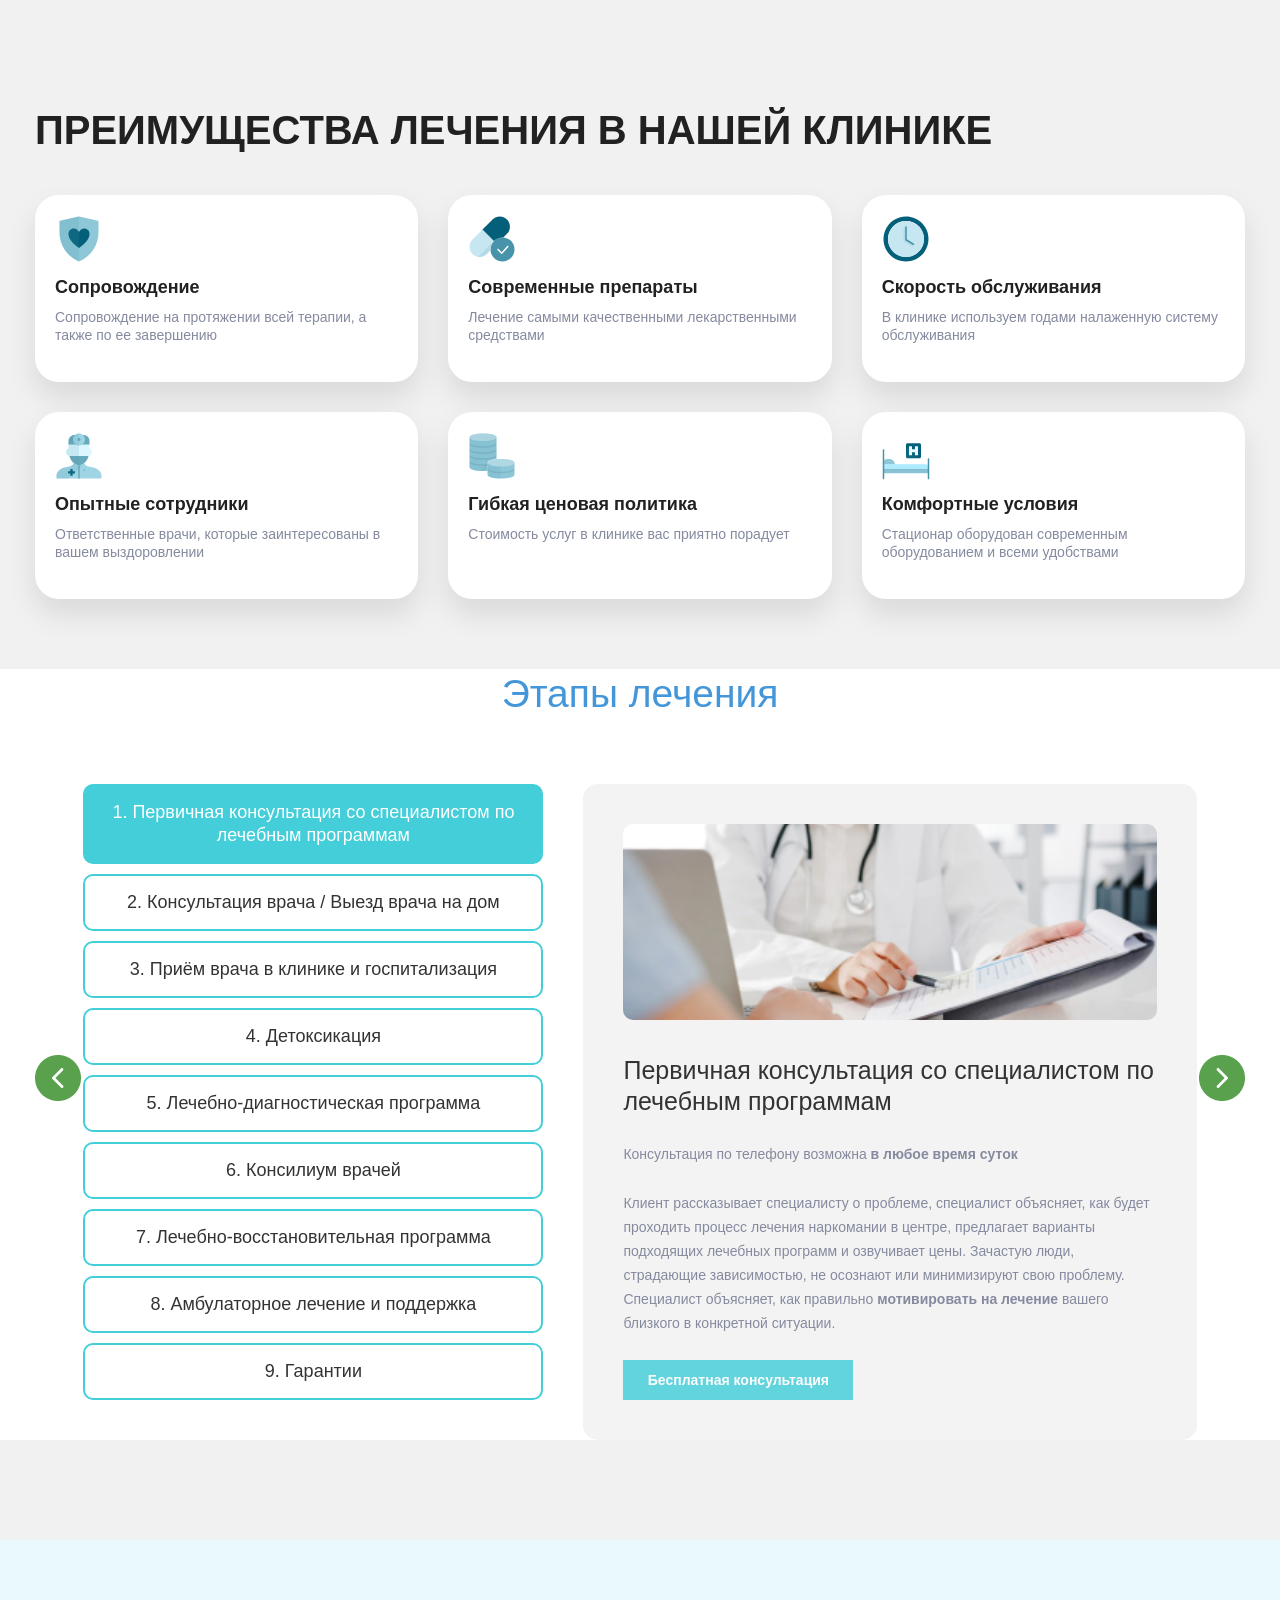
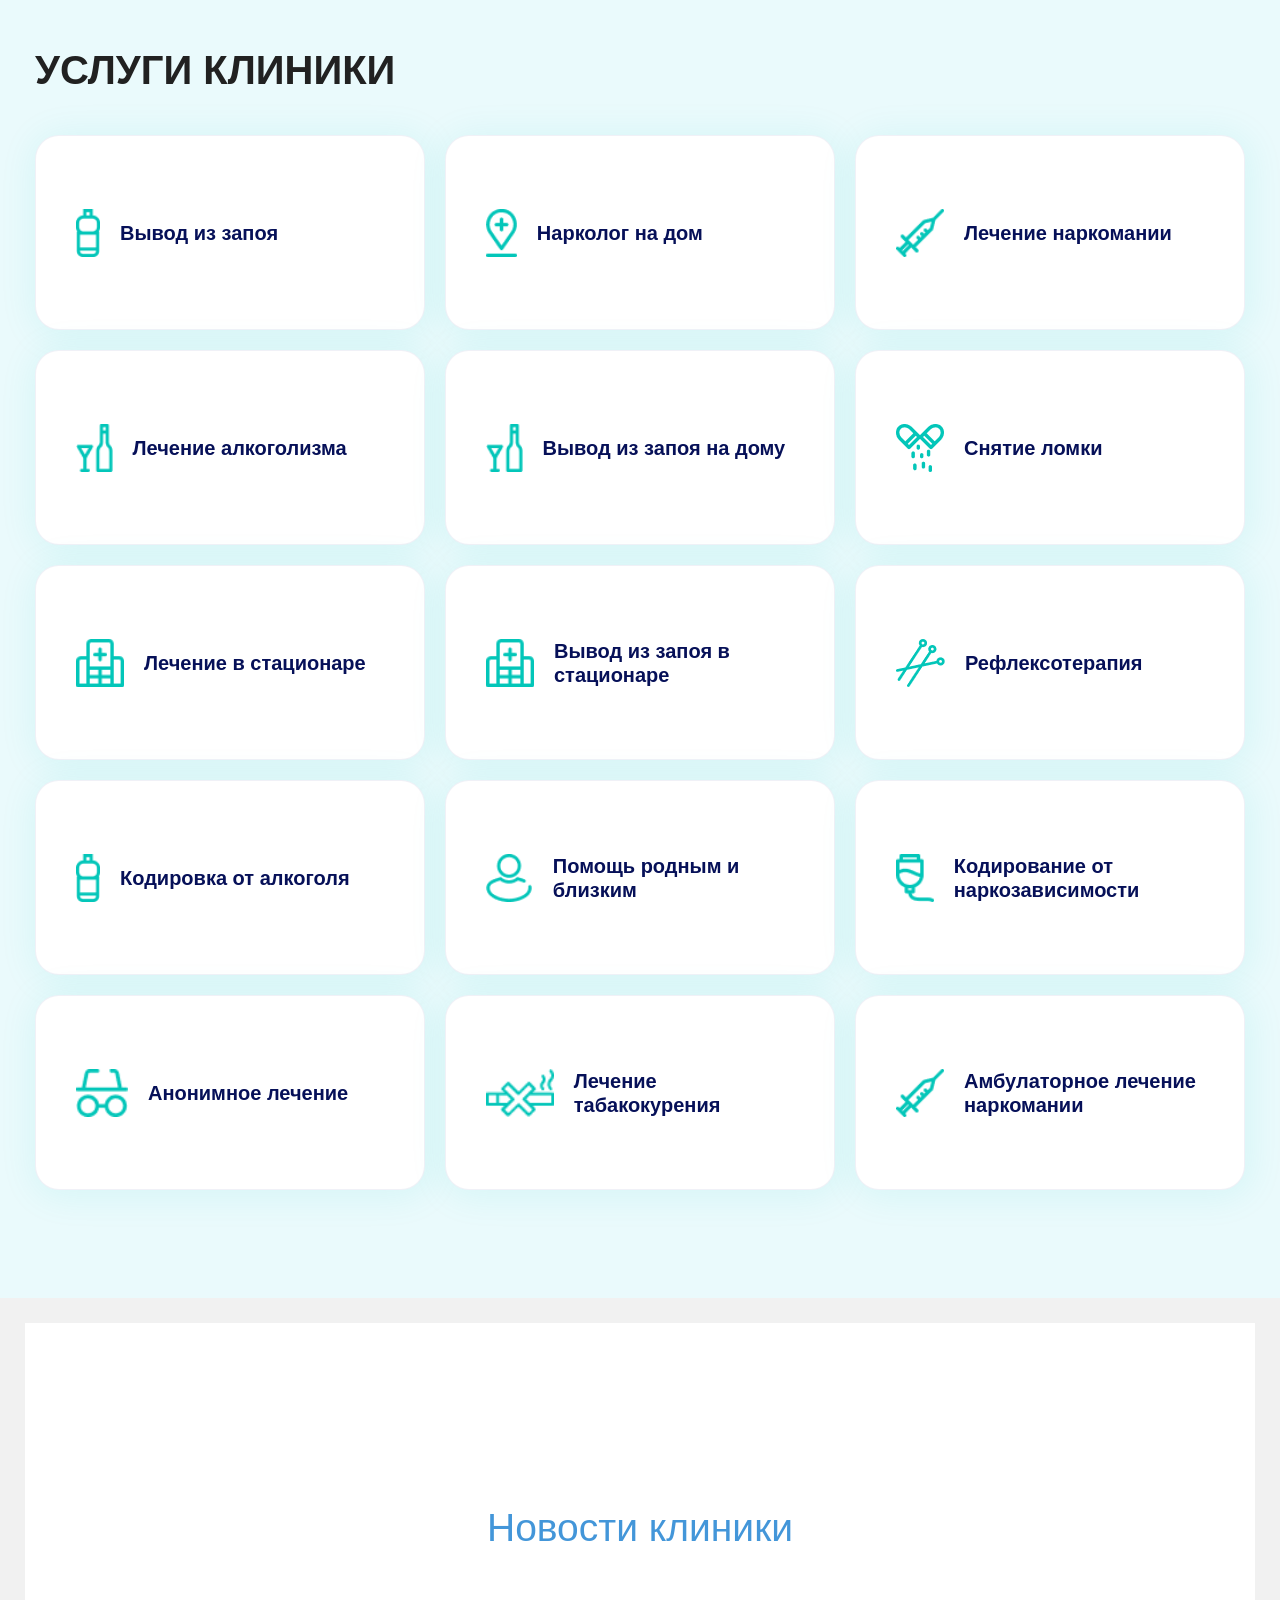
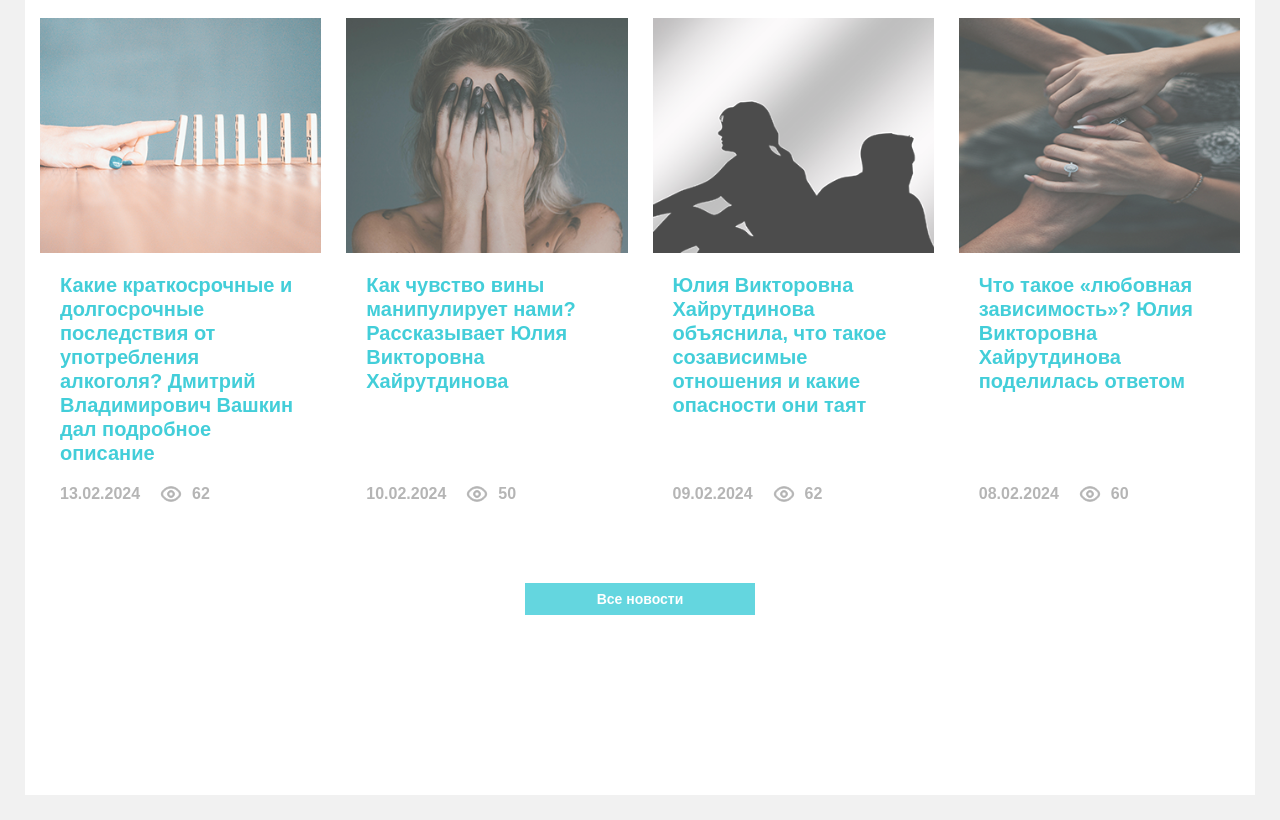
==== commit 7b762453: "add news section" ====
--- a/index.html
+++ b/index.html
@@ -222,5 +222,62 @@
             </div>
         </div>
     </section>
+    <section class="news">
+        <div class="container">
+            <div class="news__container">
+                <h2>Новости клиники</h2>
+                <div class="news__container-wrap">
+                    <a href="#" class="news__container-wrap-item">
+                        <img src="./images/news-img1.jpg" alt="news">
+                        <div class="news__container-wrap-item-content">
+                            <h3>Какие краткосрочные и долгосрочные последствия от употребления алкоголя? Дмитрий Владимирович Вашкин дал подробное описание</h3>
+                            <div>
+                                <span>13.02.2024</span>
+                                <img src="./images/eye-open-svgrepo-com.svg" alt="Look count">
+                                <span>62</span>
+                            </div>
+                        </div>
+                    </a>
+                    <a href="#" class="news__container-wrap-item">
+                        <img src="./images/news-img2.png" alt="news">
+                        <div class="news__container-wrap-item-content">
+                            <h3>Как чувство вины манипулирует нами? Рассказывает Юлия Викторовна Хайрутдинова</h3>
+                                <div>
+                                <span>10.02.2024</span>
+                                <img src="./images/eye-open-svgrepo-com.svg" alt="Look count">
+                                <span>50</span>
+                                </div>
+                            </div>
+                        
+                    </a>
+                    <a href="#" class="news__container-wrap-item">
+                        <img src="./images/news-img3.png" alt="news">
+                        <div class="news__container-wrap-item-content">
+                            <h3>Юлия Викторовна Хайрутдинова объяснила, что такое созависимые отношения и какие опасности они таят</h3>
+                            <div>   
+                            <span>09.02.2024</span>
+                                <img src="./images/eye-open-svgrepo-com.svg" alt="Look count">
+                                <span>62</span>
+                            </div>
+                        </div>
+                        
+                    </a>
+                    <a href="#" class="news__container-wrap-item">
+                        <img src="./images/news-img4.png" alt="news">
+                        <div class="news__container-wrap-item-content">
+                            <h3>Что такое «любовная зависимость»? Юлия Викторовна Хайрутдинова поделилась ответом</h3>
+                            <div>   
+                            <span>08.02.2024</span>
+                                <img src="./images/eye-open-svgrepo-com.svg" alt="Look count">
+                                <span>60</span>
+                            </div>
+                        </div>
+                       
+                    </a>
+                </div>
+            <a href="#" class="btn">Все новости</a>
+            </div>
+        </div>
+    </section>
 </body>
 </html>
--- a/style.css
+++ b/style.css
@@ -2133,8 +2133,10 @@
     font-size: 14px;
     margin-top: auto;
 }
-.stage__container-wrap-content .btn:hover{
-   opacity: 1;
+@media (hover:hover) and (pointer:fine) {
+    .stage__container-wrap-content .btn:hover{
+        opacity: 1;
+     }
 }
 
 .stage__container-buttons{
@@ -2243,6 +2245,7 @@
 
 .services{
     padding: 108px 0;
+    background-color: #eafafc;
 
 }
 @media screen and (max-width:767px) {
@@ -2333,3 +2336,146 @@
     }
 }
 
+/* Секція Новини */
+.news{
+    padding: 180px 0;
+    background-color: #fff;
+
+}
+@media screen and (max-width:1023px) {
+    .news{
+        padding: 50px 0;
+    }
+}
+.news__container{
+    display: flex;
+    flex-direction: column;
+
+}
+.news__container h2{
+    font-weight: 400;
+    font-size: 39px;
+    line-height: 50px;
+    text-align: center;
+    color: #4396D9;
+    margin-bottom: 65px;
+}
+.news__container .btn{
+    max-width: 230px;
+    width: 100%;
+    padding: 8px 20px 8px;
+    background-color: #43CED9;
+    opacity: 0.82;
+    text-align: center;
+    display: block;
+   transition: .3s ease;
+   color: #fff;
+    font-weight: 700;
+    font-size: 14px;
+    margin: 0 auto;
+
+}
+@media (hover:hover) and (pointer:fine) {
+    .news__container .btn:hover{
+        opacity: 1;
+     }
+}
+.news__container-wrap{
+    display: grid;
+    grid-template-columns: repeat(4, 1fr);
+    gap: 25px;
+    margin-bottom: 60px;
+}
+@media screen and (max-width:1023px) {
+    .news__container-wrap{
+        grid-template-columns: repeat(2, 1fr);
+    }
+}
+@media screen and (max-width:767px) {
+    .news__container-wrap{
+        display: flex;
+        flex-direction: column;
+        margin-bottom: 30px;
+    }
+}
+.news__container-wrap-item{
+    display: flex;
+    flex-direction: column;
+transition: .3s ease;
+}
+@media (hover: hover) and (pointer: fine){
+    .news__container-wrap-item:hover{
+    box-shadow: 0 2px 20px 0 rgba(0, 0, 0, 0.2);
+    }
+    .news__container-wrap-item:hover.news__container-wrap-item img{
+    opacity: 1;
+    }
+}
+@media screen and (max-width:767px) {
+    .news__container-wrap-item{
+    border-bottom: 1px solid #43CED9; 
+    }
+}
+.news__container-wrap-item img{
+    max-width: 350px;
+    width: 100%;
+    min-height: 235px;
+    max-height: 235px;
+    height: 100%;
+    object-fit: cover;
+}
+@media screen and (max-width:1023px) {
+    .news__container-wrap-item img{
+        max-width: 100%;
+    }
+}
+@media (hover: hover) and (pointer: fine){
+    .news__container-wrap-item img{
+        opacity: .7;
+        }
+}
+
+.news__container-wrap-item-content{
+    display: flex;
+    flex-direction: column;
+    gap: 20px;
+    padding: 20px;
+    justify-content: space-between;
+    height: 100%;
+
+}
+@media screen and (max-width:367px) {
+    .news__container-wrap-item-content  {
+      gap: 30px;
+    }
+}
+.news__container-wrap-item-content h3{
+    color: #43CED9;
+    font-weight: 700;
+    font-size: 20px;
+    line-height: 24px;
+    min-height: 80px;
+}
+@media screen and (max-width:367px) {
+    .news__container-wrap-item-content h3 {
+        font-size: 19px;
+        line-height: 22px;
+    }
+}
+.news__container-wrap-item-content div{
+    display: flex;
+    align-items: center;
+    justify-content: flex-start;
+    gap: 10px;
+    margin-top: auto;
+    color: #b5b5b5;
+    font-weight: 700;
+    font-size: 16px;
+}
+
+.news__container-wrap-item-content div img{
+   width: 22px;
+   height: 17px;
+   min-height: 17px;
+   margin-left: 10px;
+}
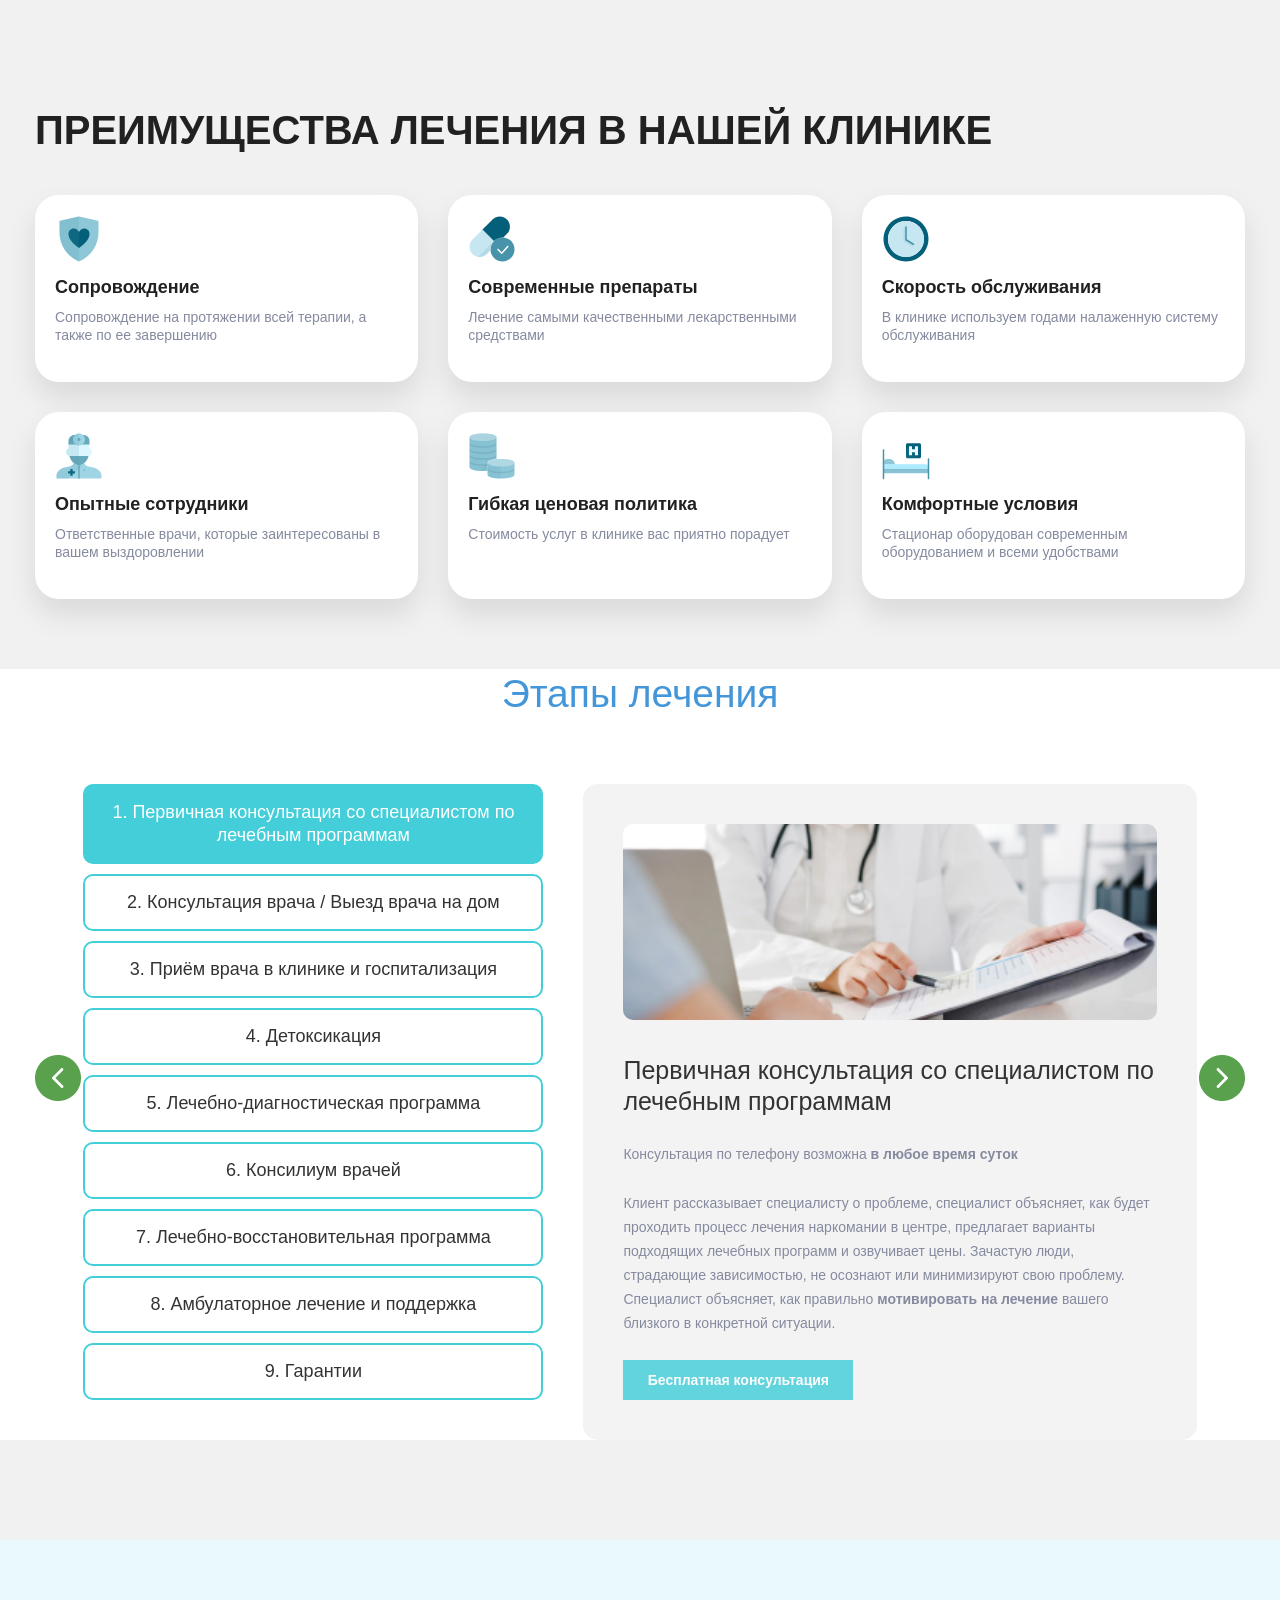
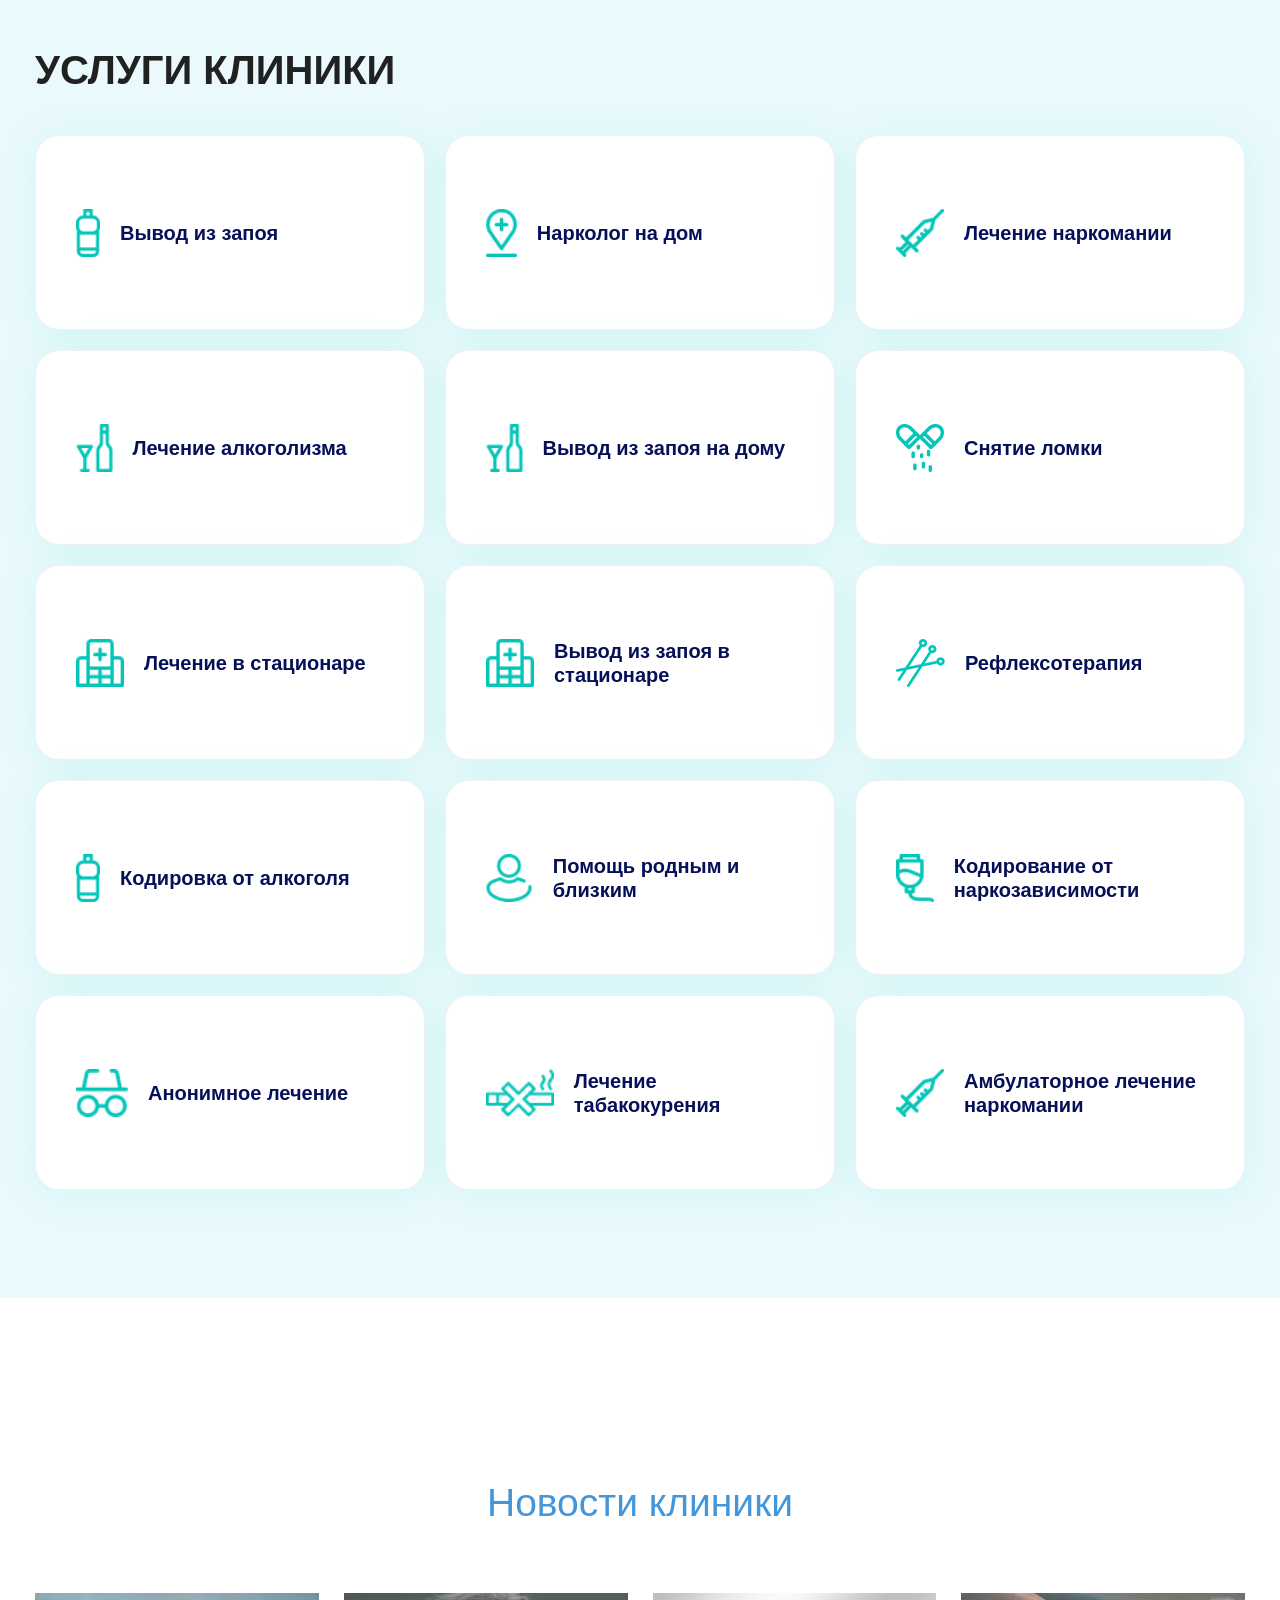
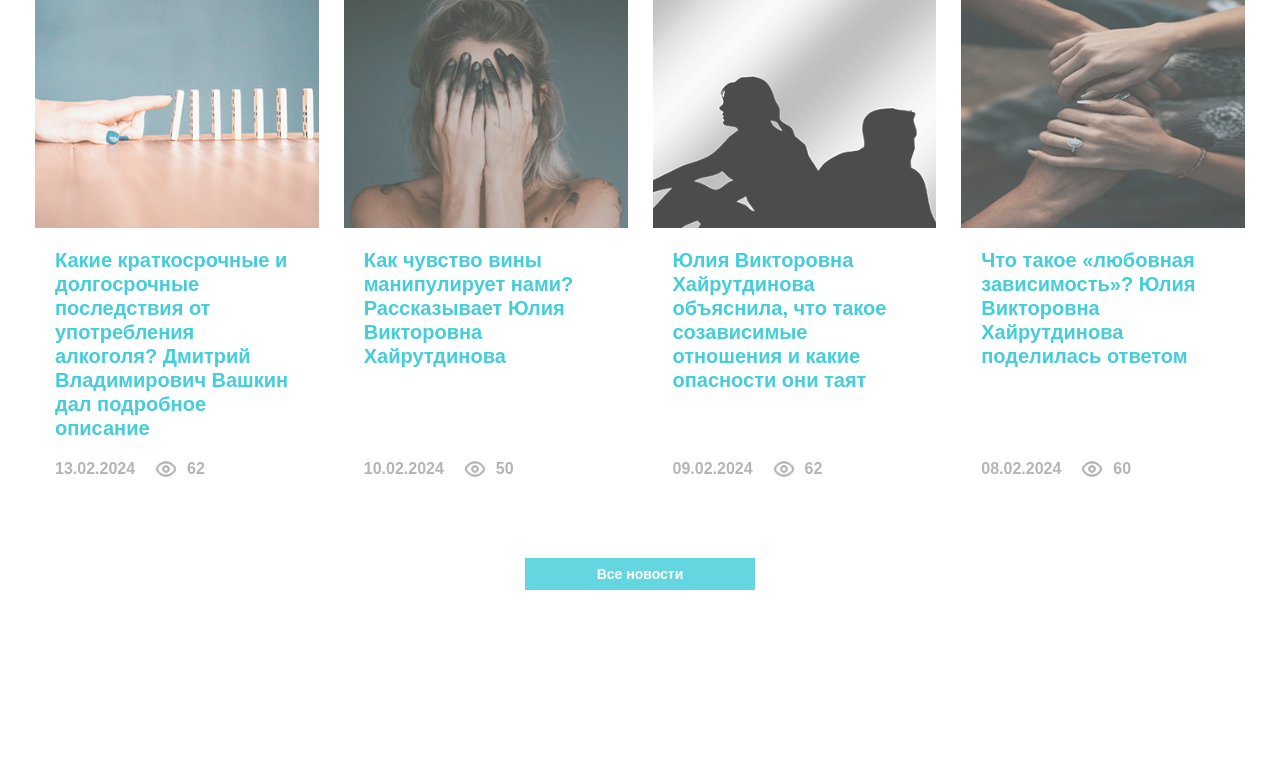
==== commit 2d7e6ec2: "delete margin for news section" ====
--- a/index.html
+++ b/index.html
@@ -154,67 +154,67 @@
                 <h2 class="title">УСЛУГИ КЛИНИКИ</h2>
                 <div class="services__container-wrap">
                     <a href="#" class="services__container-wrap-item">
-                        <img src="./images/serv1.png" alt="services">
+                        <img src="./images/serv1.webp" alt="services">
                         <h3>Вывод из запоя</h3>
                     </a>
                     <a href="#" class="services__container-wrap-item">
-                        <img src="./images/serv2.png" alt="services">
+                        <img src="./images/serv2.webp" alt="services">
                         <h3>Нарколог на дом</h3>
                     </a>
                     <a href="#" class="services__container-wrap-item">
-                        <img src="./images/serv3.png" alt="services">
+                        <img src="./images/serv3.webp" alt="services">
                         <h3>Лечение наркомании</h3>
                     </a>
                     <a href="#" class="services__container-wrap-item">
-                        <img src="./images/serv4.png" alt="services">
+                        <img src="./images/serv4.webp" alt="services">
                         <h3>Лечение алкоголизма</h3>
                     </a>
                     
                     <a href="#" class="services__container-wrap-item">
-                        <img src="./images/serv4.png" alt="services">
+                        <img src="./images/serv4.webp" alt="services">
                         <h3>Вывод из запоя на дому</h3>
                     </a>
                     <a href="#" class="services__container-wrap-item">
-                        <img src="./images/serv5.png" alt="services">
+                        <img src="./images/serv5.webp" alt="services">
                         <h3>Снятие ломки</h3>
                     </a>
                     <a href="#" class="services__container-wrap-item">
-                        <img src="./images/serv6.png" alt="services">
+                        <img src="./images/serv6.webp" alt="services">
                         <h3>Лечение в стационаре</h3>
                     </a>
                     <a href="#" class="services__container-wrap-item">
-                        <img src="./images/serv6.png" alt="services">
+                        <img src="./images/serv6.webp" alt="services">
                         <h3>Вывод из запоя в стационаре</h3>
                     </a>
                     
                     <a href="#" class="services__container-wrap-item">
-                        <img src="./images/serv8.png" alt="services">
+                        <img src="./images/serv8.webp" alt="services">
                         <h3>Рефлексотерапия</h3>
                     </a>
                     <a href="#" class="services__container-wrap-item">
-                        <img src="./images/serv1.png" alt="services">
+                        <img src="./images/serv1.webp" alt="services">
                         <h3>Кодировка от алкоголя</h3>
                     </a>
                     <a href="#" class="services__container-wrap-item">
-                        <img src="./images/serv9.png" alt="services">
+                        <img src="./images/serv9.webp" alt="services">
                         <h3>Помощь родным  и близким</h3>
                     </a>
                     <a href="#" class="services__container-wrap-item">
-                        <img src="./images/serv10.png" alt="services">
+                        <img src="./images/serv10.webp" alt="services">
                         <h3>Кодирование от наркозависимости</h3>
                     </a>
                     
                     <a href="#" class="services__container-wrap-item">
-                        <img src="./images/serv11.png" alt="services">
+                        <img src="./images/serv11.webp" alt="services">
                         <h3>Анонимное лечение</h3>
                     </a>
                     <a href="#" class="services__container-wrap-item">
-                        <img src="./images/serv12.png" alt="services">
+                        <img src="./images/serv12.webp" alt="services">
                         <h3>Лечение табакокурения</h3>
                     </a>
                     
                     <a href="#" class="services__container-wrap-item">
-                        <img src="./images/serv3.png" alt="services">
+                        <img src="./images/serv3.webp" alt="services">
                         <h3>Амбулаторное лечение наркомании</h3>
                     </a>
                    
--- a/style.css
+++ b/style.css
@@ -2340,7 +2340,7 @@
 .news{
     padding: 180px 0;
     background-color: #fff;
-
+    margin: 0;
 }
 @media screen and (max-width:1023px) {
     .news{
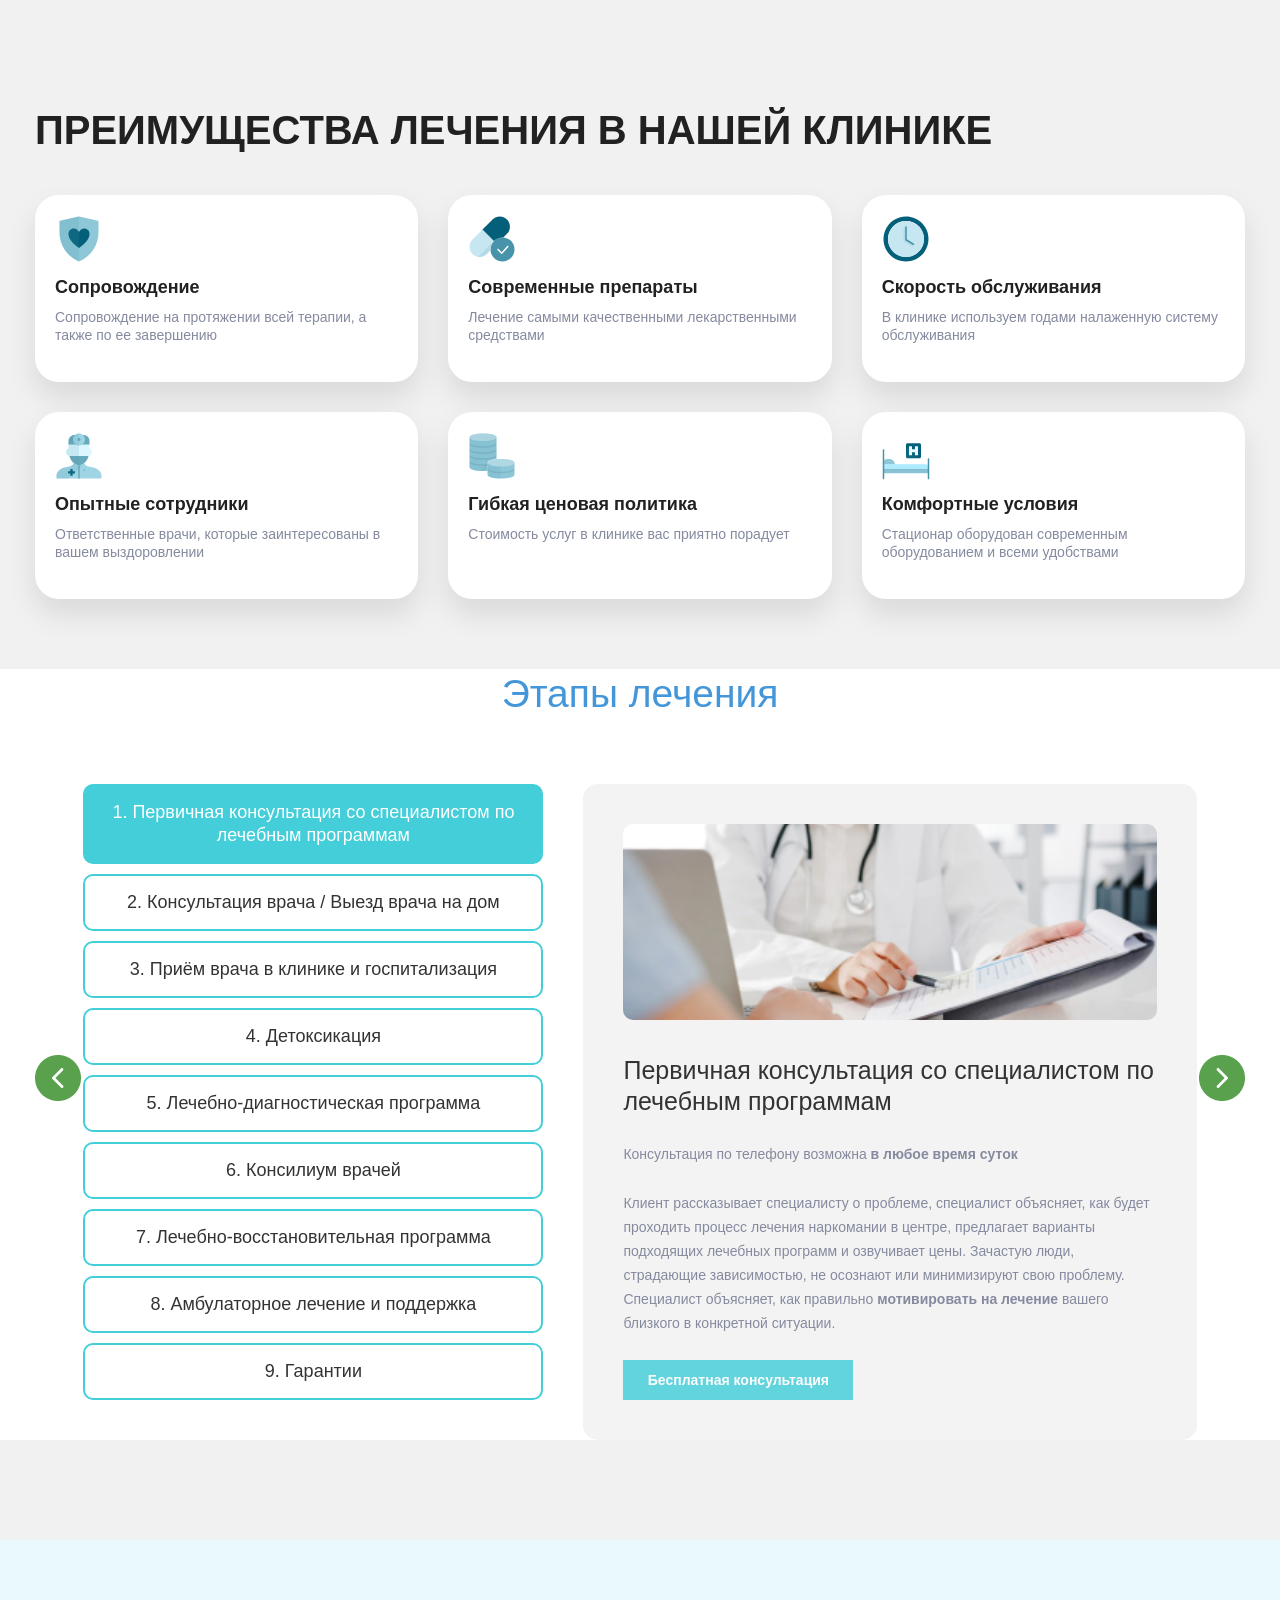
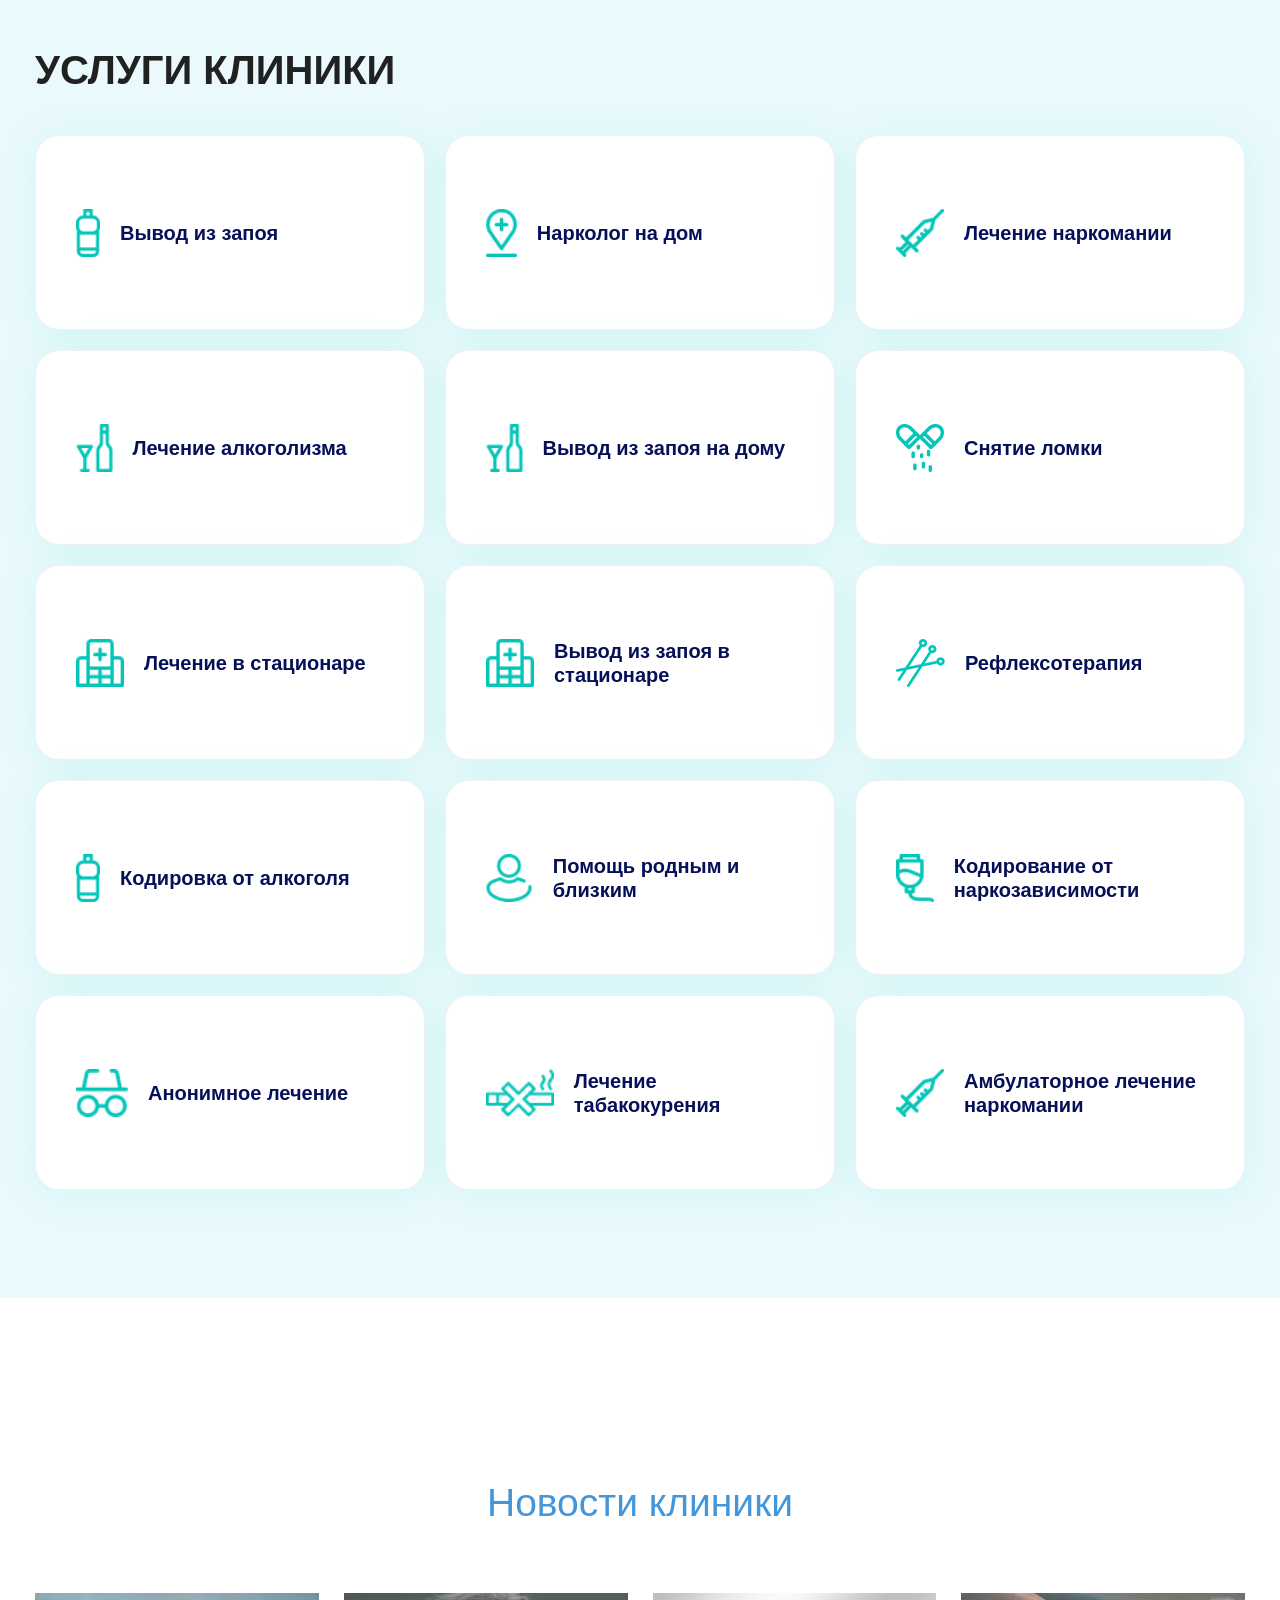
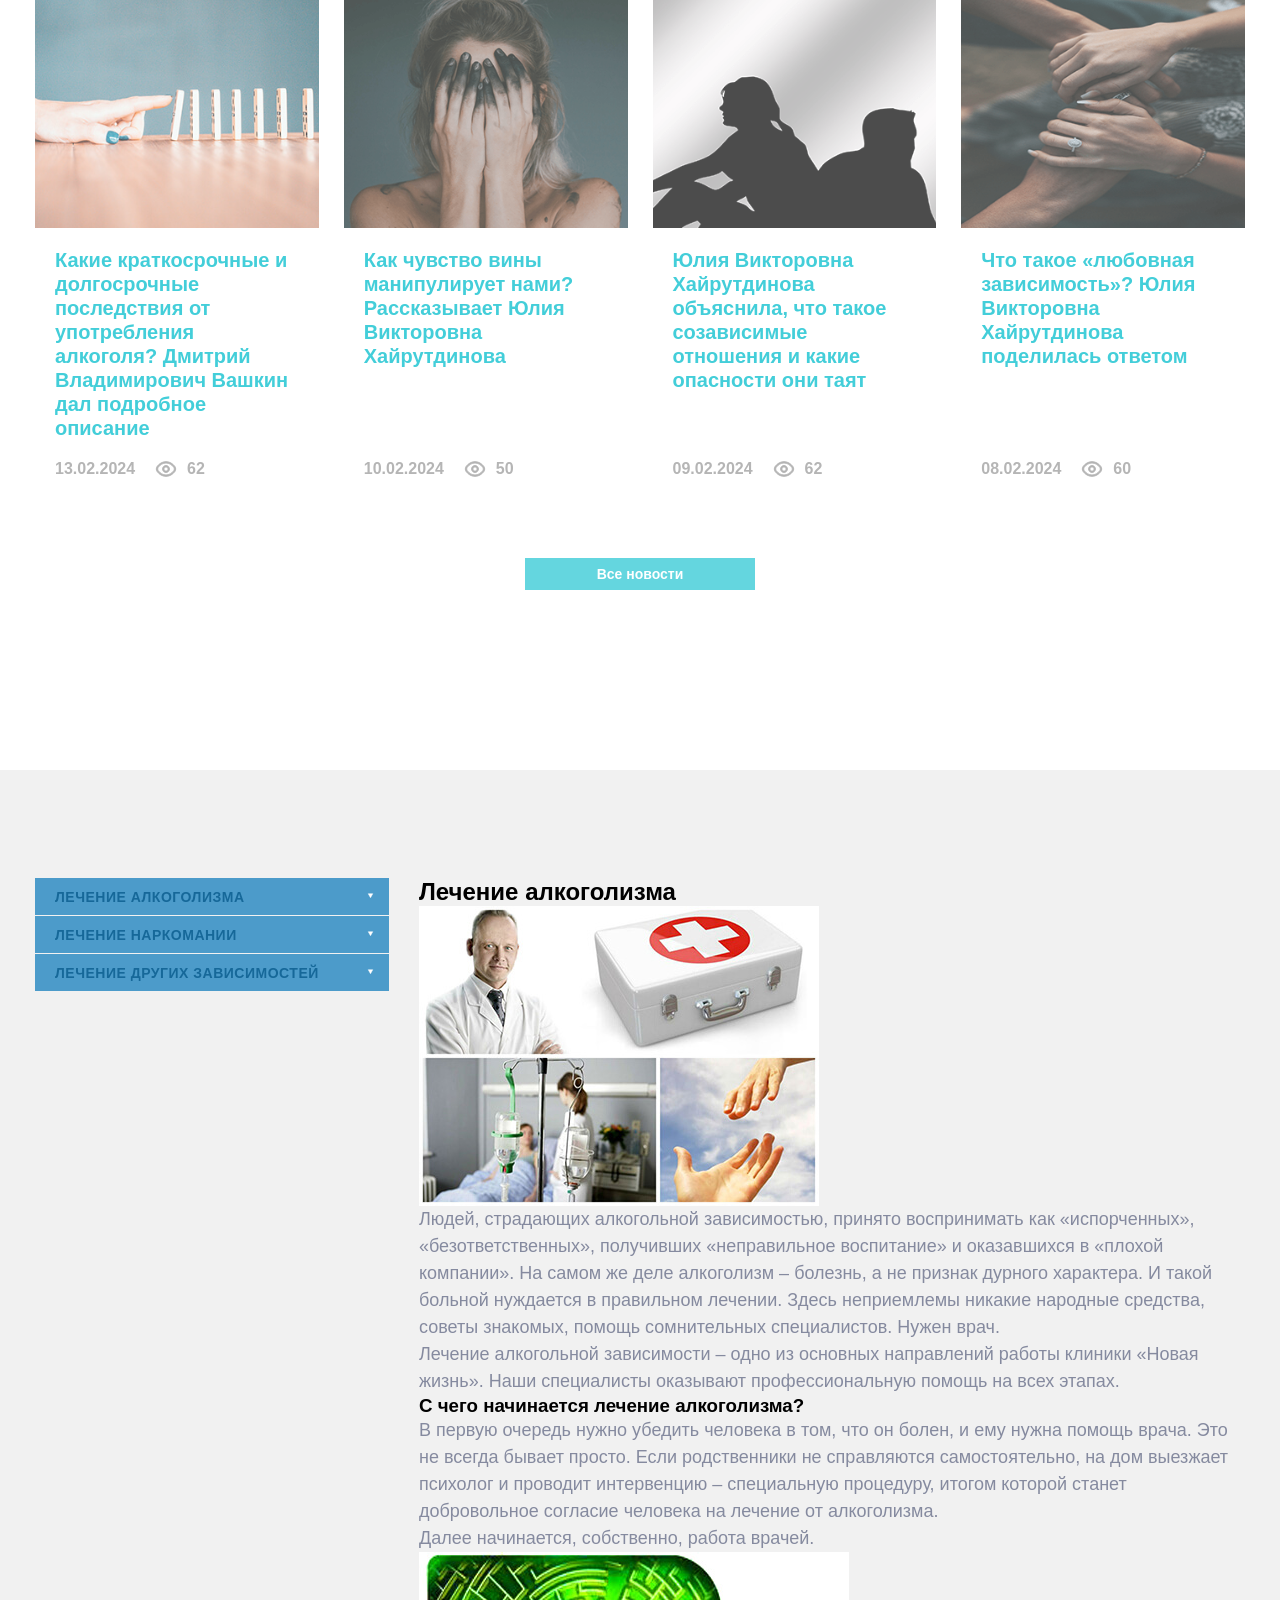
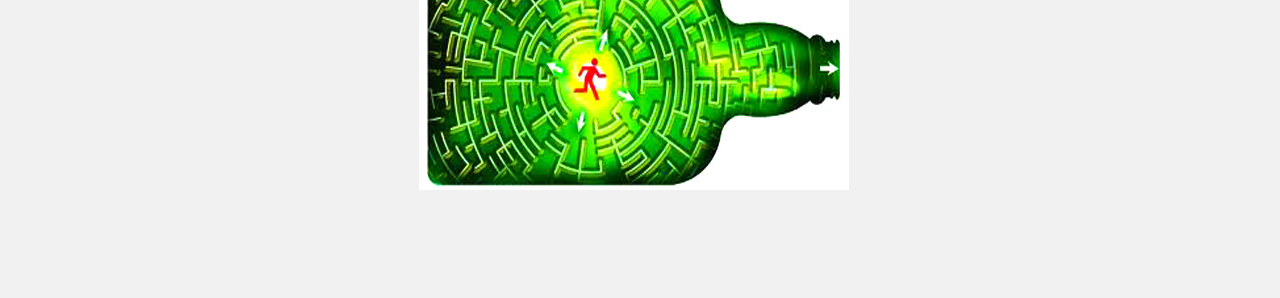
==== commit b525cd29: "add coding section" ====
--- a/index.html
+++ b/index.html
@@ -279,5 +279,103 @@
             </div>
         </div>
     </section>
+<section class="coding">
+    <div class="container">
+        <div class="coding__container">
+            <aside class="coding__container-panel"> 
+                <nav class="coding__container-panel-nav">
+                    <ul>
+                        <li class=" has-child coding__container-panel-nav-list-item item">
+                            <a href="#coding-1-1" class="link" data-name="coding-1-1"> 
+                                ЛЕЧЕНИЕ АЛКОГОЛИЗМА
+                            </a>
+                            
+                            <ul class="sub-menu">
+                                <li class="item">
+                                    <a href="#coding-1-2" class="link" data-name="coding-1-2" >В стационаре</a>
+                                </li>
+                                <li class="item" >
+                                    <a href="#coding-1-3" class="link" data-name="coding-1-2" >Программы Алко-стоп</a>
+                                </li>
+                            </ul>
+                        </li>
+                    <li class="coding__container-panel-nav-list-item has-child item">
+                        <a href="#coding-2-1" class="link" data-name="coding-2-1"> 
+                            ЛЕЧЕНИЕ НАРКОМАНИИ
+                        </a>
+                        <ul class="sub-menu">
+                            <li class="item" >
+                                <a href="#coding-2-2" data-name="coding-2-2" class="link"> 
+                                    Ультрабыстрая опиоидная детоксикация (УБОД)  
+                                </a>
+                            </li>
+                            <li class="item">
+                                <a href="#coding-2-3" data-name="coding-2-3" class="link">
+                                    Программы "Нарко-стоп"
+                                </a>
+                            </li>
+                            
+                        </ul>
+                    
+                    </li>
+                    <li class="coding__container-panel-nav-list-item has-child item" >
+                        <a href="" > 
+                            ЛЕЧЕНИЕ ДРУГИХ ЗАВИСИМОСТЕЙ    
+                        </a>
+                        <ul class="sub-menu">
+                            <li class="item">
+                                <a href="">  Табакокурение </a>
+                            </li>
+                            <li class="item">
+                                <a href="">Нарушение пищевого поведения</a>
+                            </li>
+                           
+                        </ul>
+                    </a>
+                    </li>
+                    
+                </ul>
+            </nav>
+        </aside>
+        <div class="coding__container-content" id="coding-1-1">
+            <h2>Лечение алкоголизма</h2>
+            <p><img src="./images/lechenie-alkogolizma-1.jpg" alt="Лечение алкоголизма"> Людей, страдающих алкогольной зависимостью, принято воспринимать как «испорченных», «безответственных», получивших «неправильное воспитание» и оказавшихся в «плохой компании». На самом же деле алкоголизм – болезнь, а не признак дурного характера. И такой больной нуждается в правильном лечении. Здесь неприемлемы никакие народные средства, советы знакомых, помощь сомнительных специалистов. Нужен врач.</p>
+            <p>Лечение алкогольной зависимости – одно из основных направлений работы клиники «Новая жизнь». Наши специалисты оказывают профессиональную помощь на всех этапах.</p>
+            <h3>С чего начинается лечение алкоголизма?</h3>
+            <p>В первую очередь нужно убедить человека в том, что он болен, и ему нужна помощь врача. Это не всегда бывает просто. Если родственники не справляются самостоятельно, на дом выезжает психолог и проводит интервенцию – специальную процедуру, итогом которой станет добровольное согласие человека на лечение от алкоголизма.</p>
+            <p>Далее начинается, собственно, работа врачей.
+                <img src="./images/lechenie-alkogolizma-2.jpg" alt="Лечение алкоголизма">
+            </p>
+        </div>
+        <div class="coding__container-content" id="coding-1-2">
+            <h2>Лечение алкоголизма в стационаре</h2>
+            <p>Алкоголизм — серьезная медицинская и социальная проблема. Сталкиваясь с этим заболеванием, вы несете потери. Теряете доверие, спокойствие и мир в семье, лишаетесь уважения окружающих и рискуете своим здоровьем. Алкоголь угрожает вашей жизни. Лечение алкогольной зависимости – это долгий путь к выздоровлению. Но современный стационар клиники доктора Бучацкого поможет вам и вашим близким пройти его с максимальным комфортом и без потерь.</p>
+            
+        </div>
+        <div class="coding__container-content" id="coding-1-3">
+            <h2>аваовілр</h2>
+            <p></p>
+            <p></p>
+            <p></p>
+            <img src="" alt="">
+        </div>
+        <div class="coding__container-content" id="coding-2-1">
+            <h2>авілр</h2>
+            <p></p>
+            <p></p>
+            <p></p>
+            <img src="" alt="">
+        </div>
+        <div class="coding__container-content" id="coding-2-2">
+            <h2>егеге</h2>
+            <p></p>
+            <p></p>
+            <p></p>
+            <img src="" alt="">
+        </div>
+        </div>
+    </div>
+</section>
+
 </body>
 </html>
--- a/style.css
+++ b/style.css
@@ -2478,4 +2478,114 @@
    height: 17px;
    min-height: 17px;
    margin-left: 10px;
-}+}
+/* секція послуги лікування */
+
+.coding{
+    padding: 108px 0;
+}
+@media screen and (max-width:1023px) {
+    .coding{
+        padding: 50px 0;
+    }
+    
+}
+.coding__container{
+    display: grid;
+    grid-template-columns: .3fr .7fr;
+    gap: 30px;
+}
+@media screen and (max-width:1023px) {
+    .coding__container{
+    display: flex;
+    }
+}
+.open_list{
+    background-color: #1f96d9;
+}
+.coding__container-panel{
+    height: auto;
+    min-height: fit-content;
+
+}
+.coding__container-panel-nav{
+    display: flex;
+    flex-direction: column;
+
+}
+.coding__container-panel-nav ul{
+    display: flex;
+    flex-direction: column;
+    min-width: 295px;
+    width: 100%;
+    gap: 1px;
+}
+.coding__container-panel-nav ul li{
+    width: 100%; 
+    font-weight: 700;
+    text-transform: uppercase;
+    letter-spacing: 0.5px;
+    color: #166899;
+    font-size: 14px;
+    position: relative;
+    transition: background .3s linear;
+    background-color: #4c9bca;
+    cursor: pointer;
+    height: auto;
+    
+    
+}
+.coding__container-panel-nav ul li a{
+    max-width: 100%;
+    width: fit-content;
+    padding: 11px 0px 10px 20px;
+}
+.has-child:after{
+    position: absolute;
+    top: 0;
+    right: 0;
+    display: flex;
+    align-items: center;
+    justify-content: center;
+    width: 38px;
+    height: 35px;
+    background-color: transparent;
+    border: 1px solid #4c9bca;
+    transition: .3s ease;
+    content: '';
+    background: url('./images/triangle-down-svgrepo-com.svg') center center / 25% no-repeat;
+}
+.coding__container-panel-nav ul li:hover.has-child:after{
+    background-color: rgba(21, 101, 151, 0.08);
+}
+.coding__container-panel-nav ul li .sub-menu{
+    height: 0;
+    overflow: hidden; 
+    transition: height 0.3s ease;
+}
+
+ .coding__container-panel-nav ul li.active .sub-menu{
+    display: flex;
+    flex-direction: column;
+    opacity: 1;
+    height: 100%;
+    background-color: #eafafc;
+}
+ .coding__container-panel-nav ul li .sub-menu li{
+    color: #166899;
+    font-size: 14px;
+    display: block;
+    padding: 0px;
+    position: relative;
+    background-color: transparent;
+    text-transform: none;
+    font-weight: 400;
+    width: 100%;
+}
+.coding__container-panel-nav ul li .sub-menu li:hover{
+    background-color: #4c9bca;
+    color: #fff;
+}
+.coding__container-content{
+    display: block;
+}
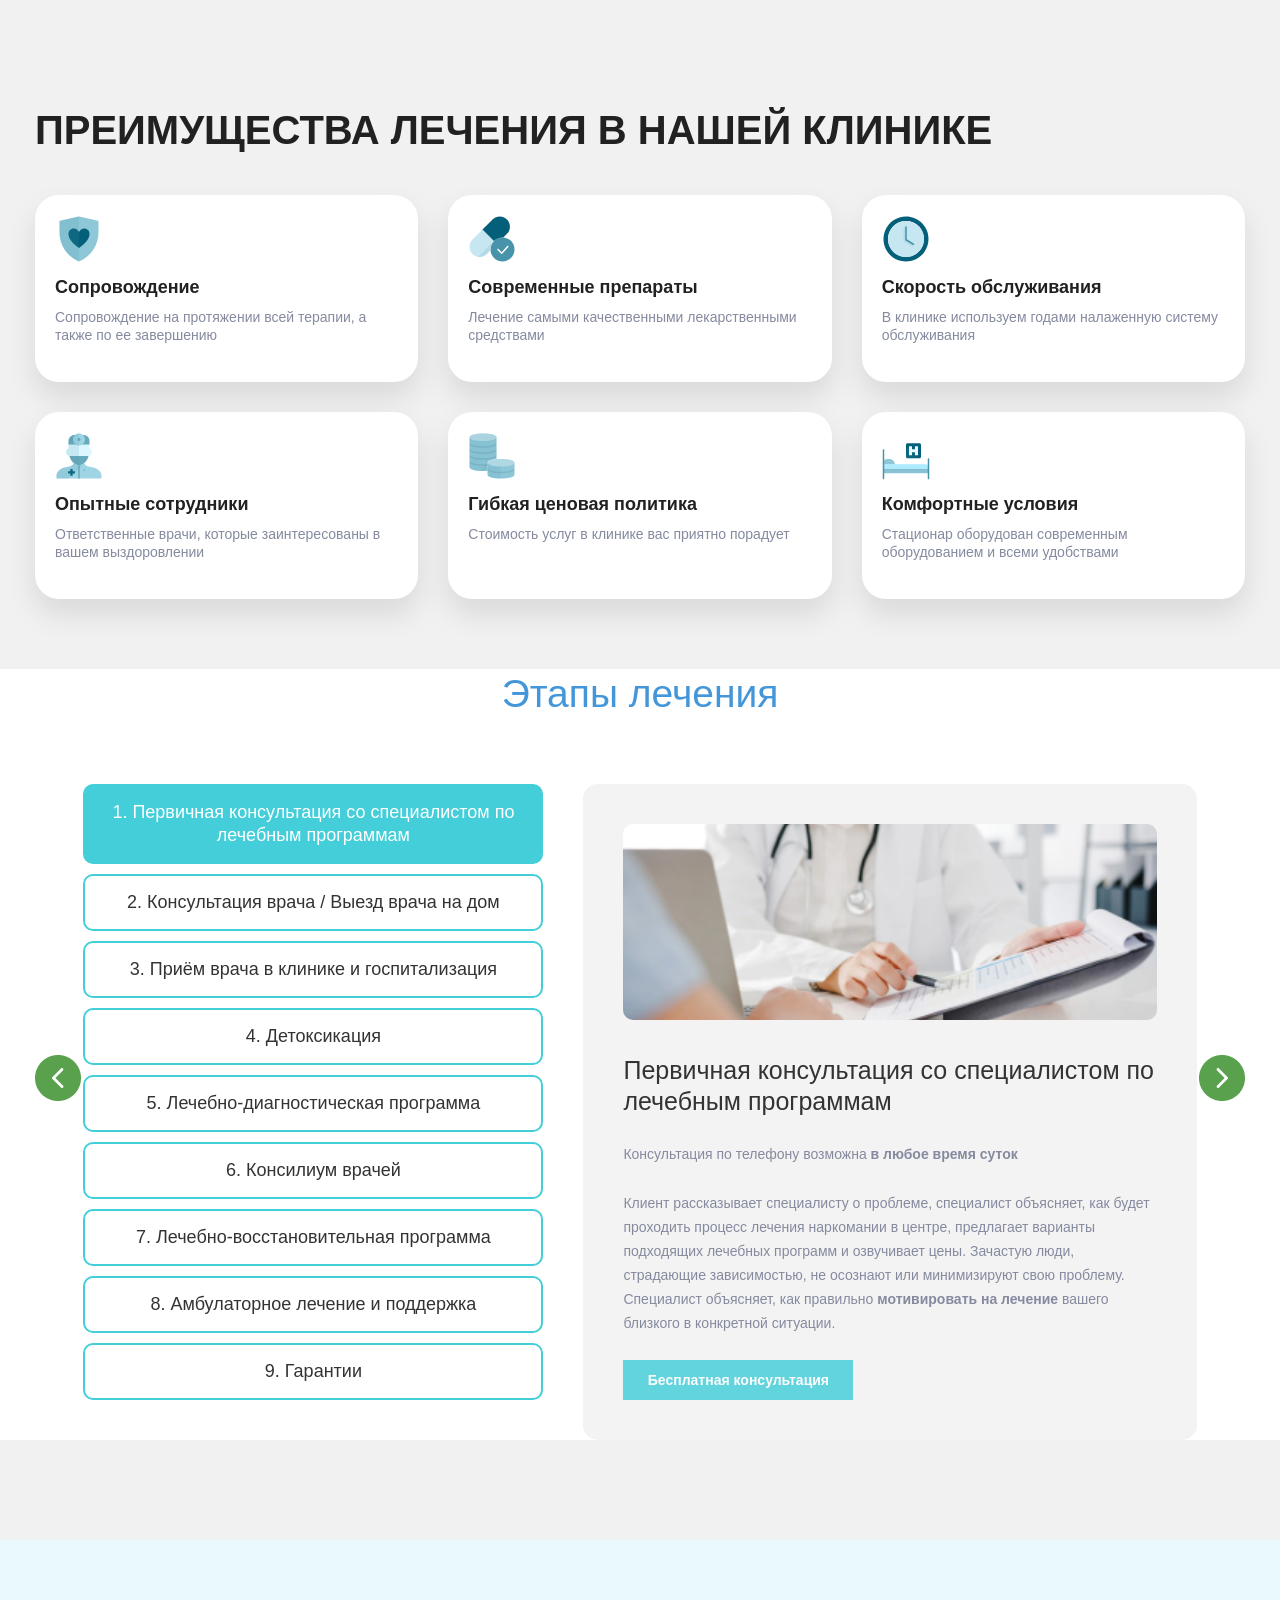
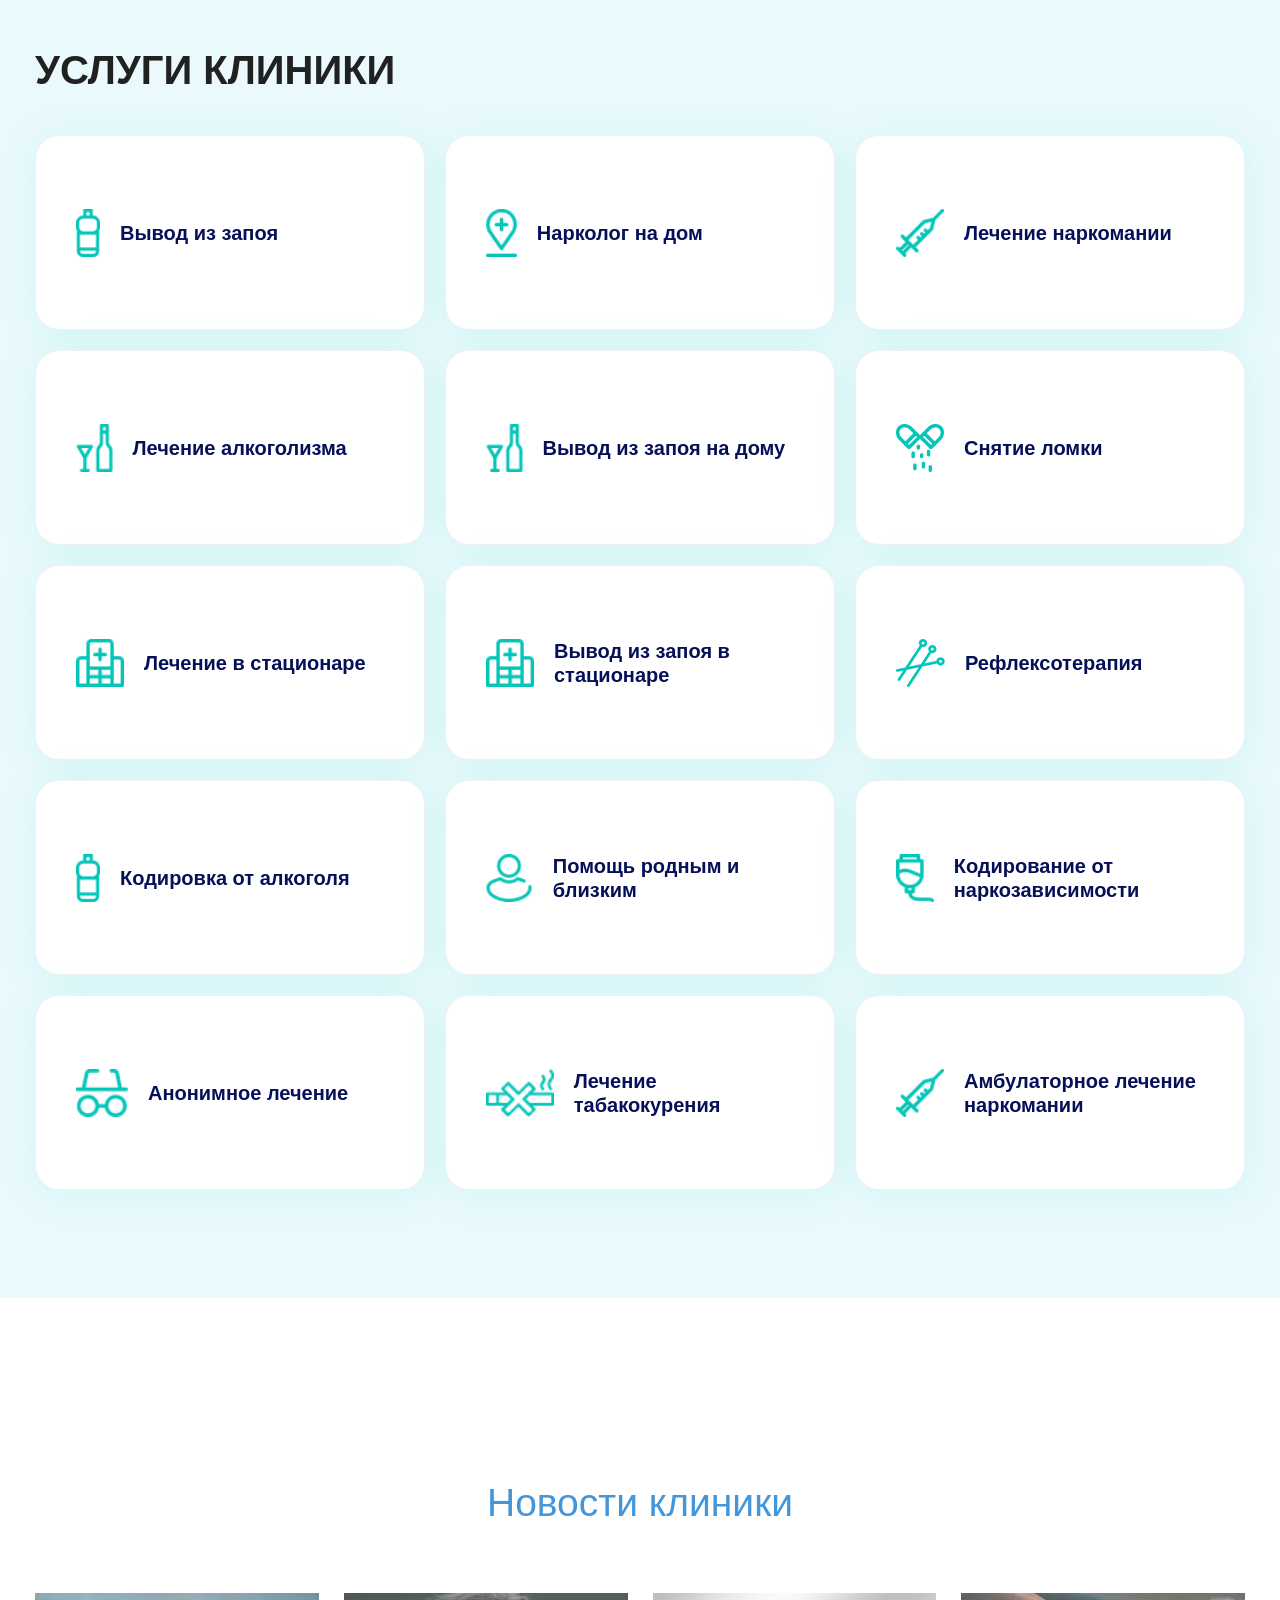
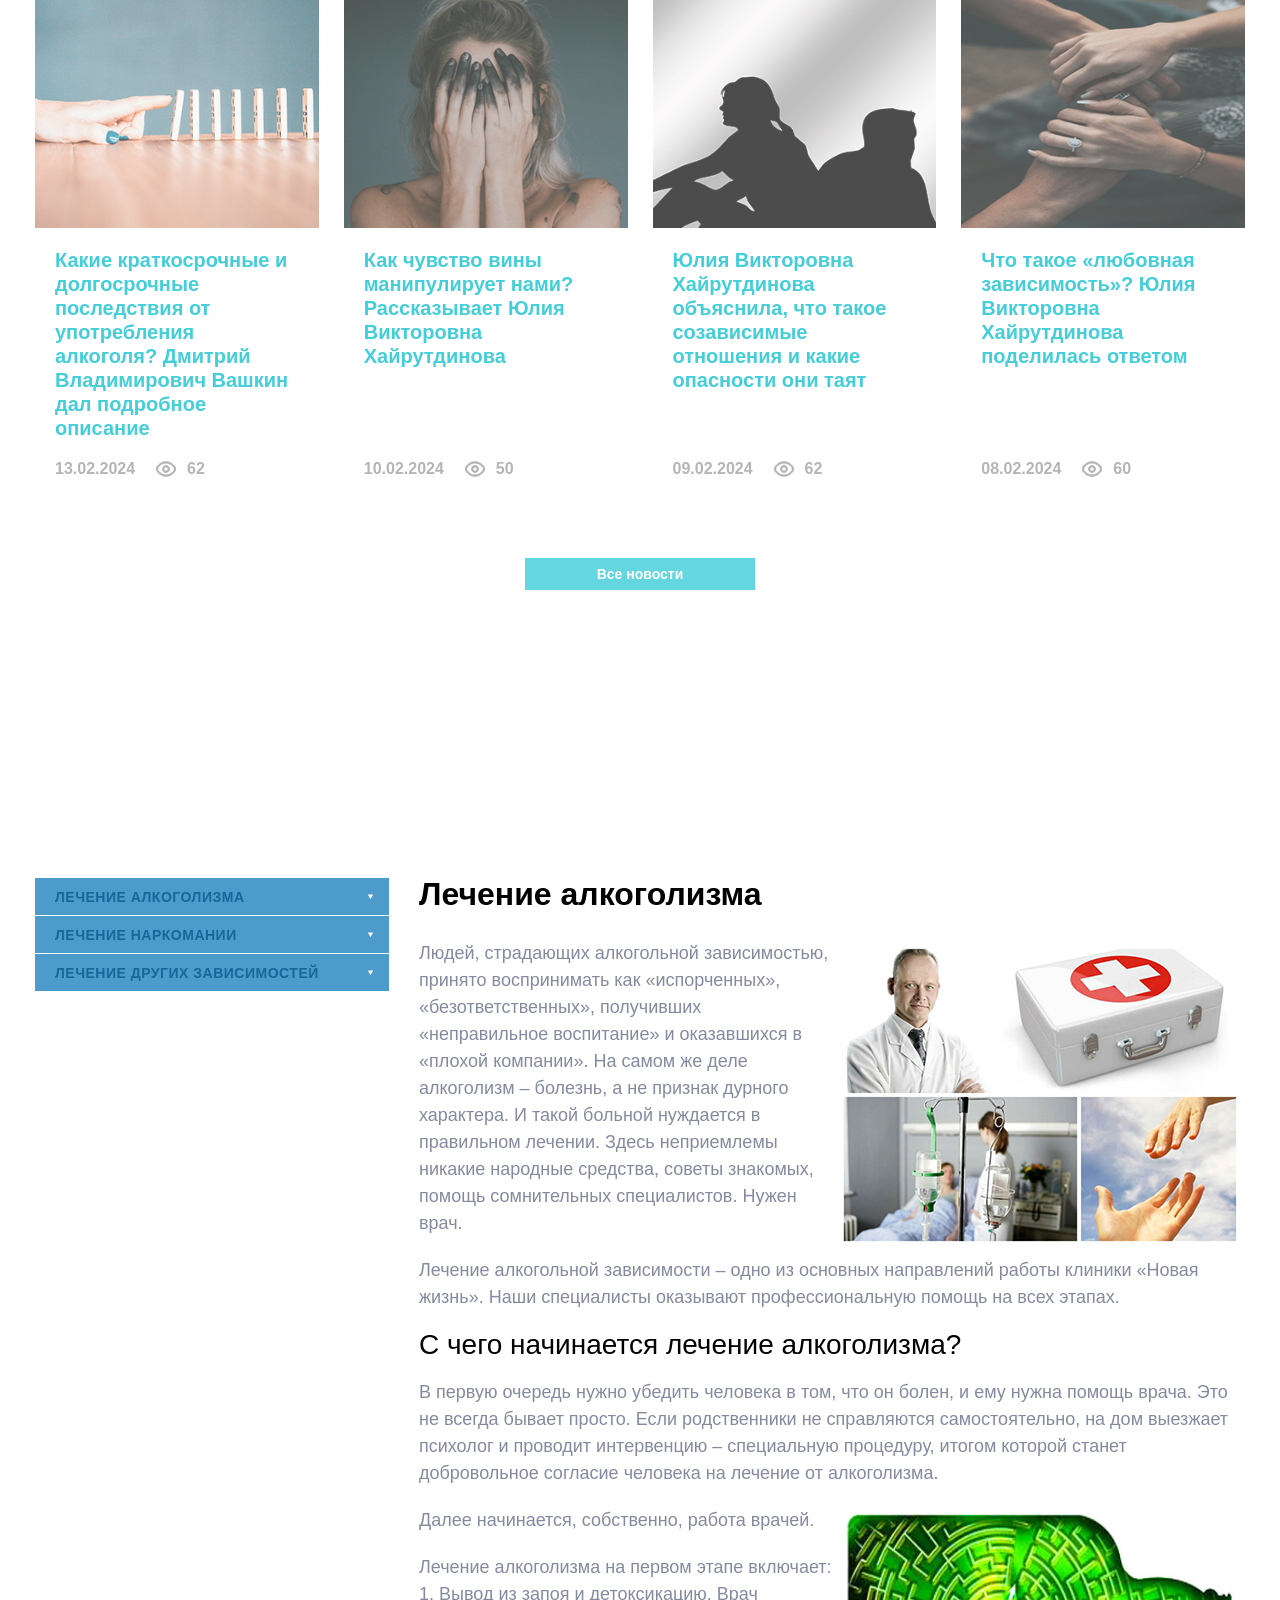
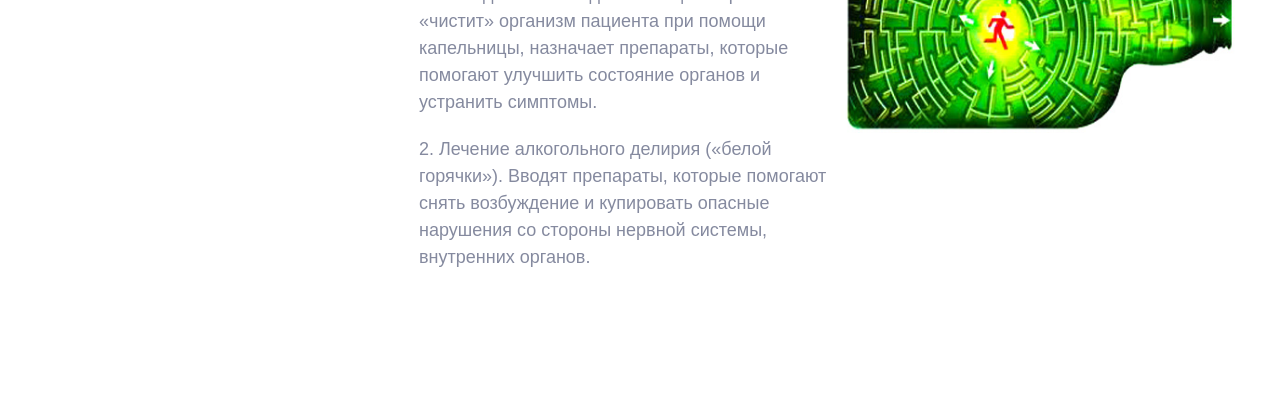
==== commit 380d338c: "add style" ====
--- a/index.html
+++ b/index.html
@@ -295,7 +295,13 @@
                                     <a href="#coding-1-2" class="link" data-name="coding-1-2" >В стационаре</a>
                                 </li>
                                 <li class="item" >
-                                    <a href="#coding-1-3" class="link" data-name="coding-1-2" >Программы Алко-стоп</a>
+                                    <a href="#coding-1-3" class="link" data-name="coding-1-3" >Программы Алко-стоп</a>
+                                </li>
+                                <li class="item" >
+                                    <a href="#coding-1-4" class="link" data-name="coding-1-4" >Программы Алко-стоп</a>
+                                </li>
+                                <li class="item" >
+                                    <a href="#coding-1-5" class="link" data-name="coding-1-5" >Программы Алко-стоп</a>
                                 </li>
                             </ul>
                         </li>
@@ -339,13 +345,18 @@
         </aside>
         <div class="coding__container-content" id="coding-1-1">
             <h2>Лечение алкоголизма</h2>
-            <p><img src="./images/lechenie-alkogolizma-1.jpg" alt="Лечение алкоголизма"> Людей, страдающих алкогольной зависимостью, принято воспринимать как «испорченных», «безответственных», получивших «неправильное воспитание» и оказавшихся в «плохой компании». На самом же деле алкоголизм – болезнь, а не признак дурного характера. И такой больной нуждается в правильном лечении. Здесь неприемлемы никакие народные средства, советы знакомых, помощь сомнительных специалистов. Нужен врач.</p>
+            <img src="./images/lechenie-alkogolizma-1.jpg" alt="Лечение алкоголизма"> 
+            <p>Людей, страдающих алкогольной зависимостью, принято воспринимать как «испорченных», «безответственных», получивших «неправильное воспитание» и оказавшихся в «плохой компании». На самом же деле алкоголизм – болезнь, а не признак дурного характера. И такой больной нуждается в правильном лечении. Здесь неприемлемы никакие народные средства, советы знакомых, помощь сомнительных специалистов. Нужен врач.</p>
             <p>Лечение алкогольной зависимости – одно из основных направлений работы клиники «Новая жизнь». Наши специалисты оказывают профессиональную помощь на всех этапах.</p>
             <h3>С чего начинается лечение алкоголизма?</h3>
             <p>В первую очередь нужно убедить человека в том, что он болен, и ему нужна помощь врача. Это не всегда бывает просто. Если родственники не справляются самостоятельно, на дом выезжает психолог и проводит интервенцию – специальную процедуру, итогом которой станет добровольное согласие человека на лечение от алкоголизма.</p>
-            <p>Далее начинается, собственно, работа врачей.
-                <img src="./images/lechenie-alkogolizma-2.jpg" alt="Лечение алкоголизма">
-            </p>
+            <img src="./images/lechenie-alkogolizma-2.jpg" alt="Лечение алкоголизма">
+            <p>Далее начинается, собственно, работа врачей.</p>
+            <p>Лечение алкоголизма на первом этапе включает:</p>
+            <ul>
+                <li>Вывод из запоя и детоксикацию. Врач «чистит» организм пациента при помощи капельницы, назначает препараты, которые помогают улучшить состояние органов и устранить симптомы.</li>
+                <li>Лечение алкогольного делирия («белой горячки»). Вводят препараты, которые помогают снять возбуждение и купировать опасные нарушения со стороны нервной системы, внутренних органов.</li>
+            </ul>
         </div>
         <div class="coding__container-content" id="coding-1-2">
             <h2>Лечение алкоголизма в стационаре</h2>
--- a/style.css
+++ b/style.css
@@ -2483,6 +2483,7 @@
 
 .coding{
     padding: 108px 0;
+    background-color: #fff;
 }
 @media screen and (max-width:1023px) {
     .coding{
@@ -2507,6 +2508,11 @@
     height: auto;
     min-height: fit-content;
 
+}
+@media screen and (max-width:995px) {
+    .coding__container-panel{
+        display: none;
+    }
 }
 .coding__container-panel-nav{
     display: flex;
@@ -2532,13 +2538,12 @@
     background-color: #4c9bca;
     cursor: pointer;
     height: auto;
-    
-    
-}
+}
+
 .coding__container-panel-nav ul li a{
     max-width: 100%;
     width: fit-content;
-    padding: 11px 0px 10px 20px;
+    padding: 11px 38px 10px 20px;
 }
 .has-child:after{
     position: absolute;
@@ -2548,7 +2553,8 @@
     align-items: center;
     justify-content: center;
     width: 38px;
-    height: 35px;
+    max-height: 38px;
+    height: 100%;
     background-color: transparent;
     border: 1px solid #4c9bca;
     transition: .3s ease;
@@ -2586,6 +2592,49 @@
     background-color: #4c9bca;
     color: #fff;
 }
+.coding__container-panel-nav ul li .sub-menu li.active-item{
+    color: #166899;
+    background-color: #4c9bca;
+}
 .coding__container-content{
     display: block;
 }
+.coding__container-content h2{
+    font-size: 32px;
+    line-height: 1;
+    margin-bottom: 30px;
+}
+.coding__container-content img{
+    float: right;
+    max-width: 400px;
+    width: 100%;
+    margin: 5px;
+}
+.coding__container-content h3{
+    font-size: 28px;
+    line-height: 1;
+    font-weight: 400;
+    margin-bottom: 20px;
+}
+.coding__container-content p:not(:nth-last-of-type(1)){
+    margin-bottom: 20px;
+}
+.coding__container-content ul{
+    list-style-type:decimal ;
+    display: flex;
+    flex-direction: column;
+    gap: 20px;
+    margin-bottom: 20px;
+    color: inherit;
+}
+.coding__container-content ul li{
+    list-style-type:decimal ;
+    list-style-position: inside;
+    color: #858A9F;
+    font-style: normal;
+    font-weight: normal;
+    font-size: 18px;
+    line-height: 27px;
+    
+}
+
